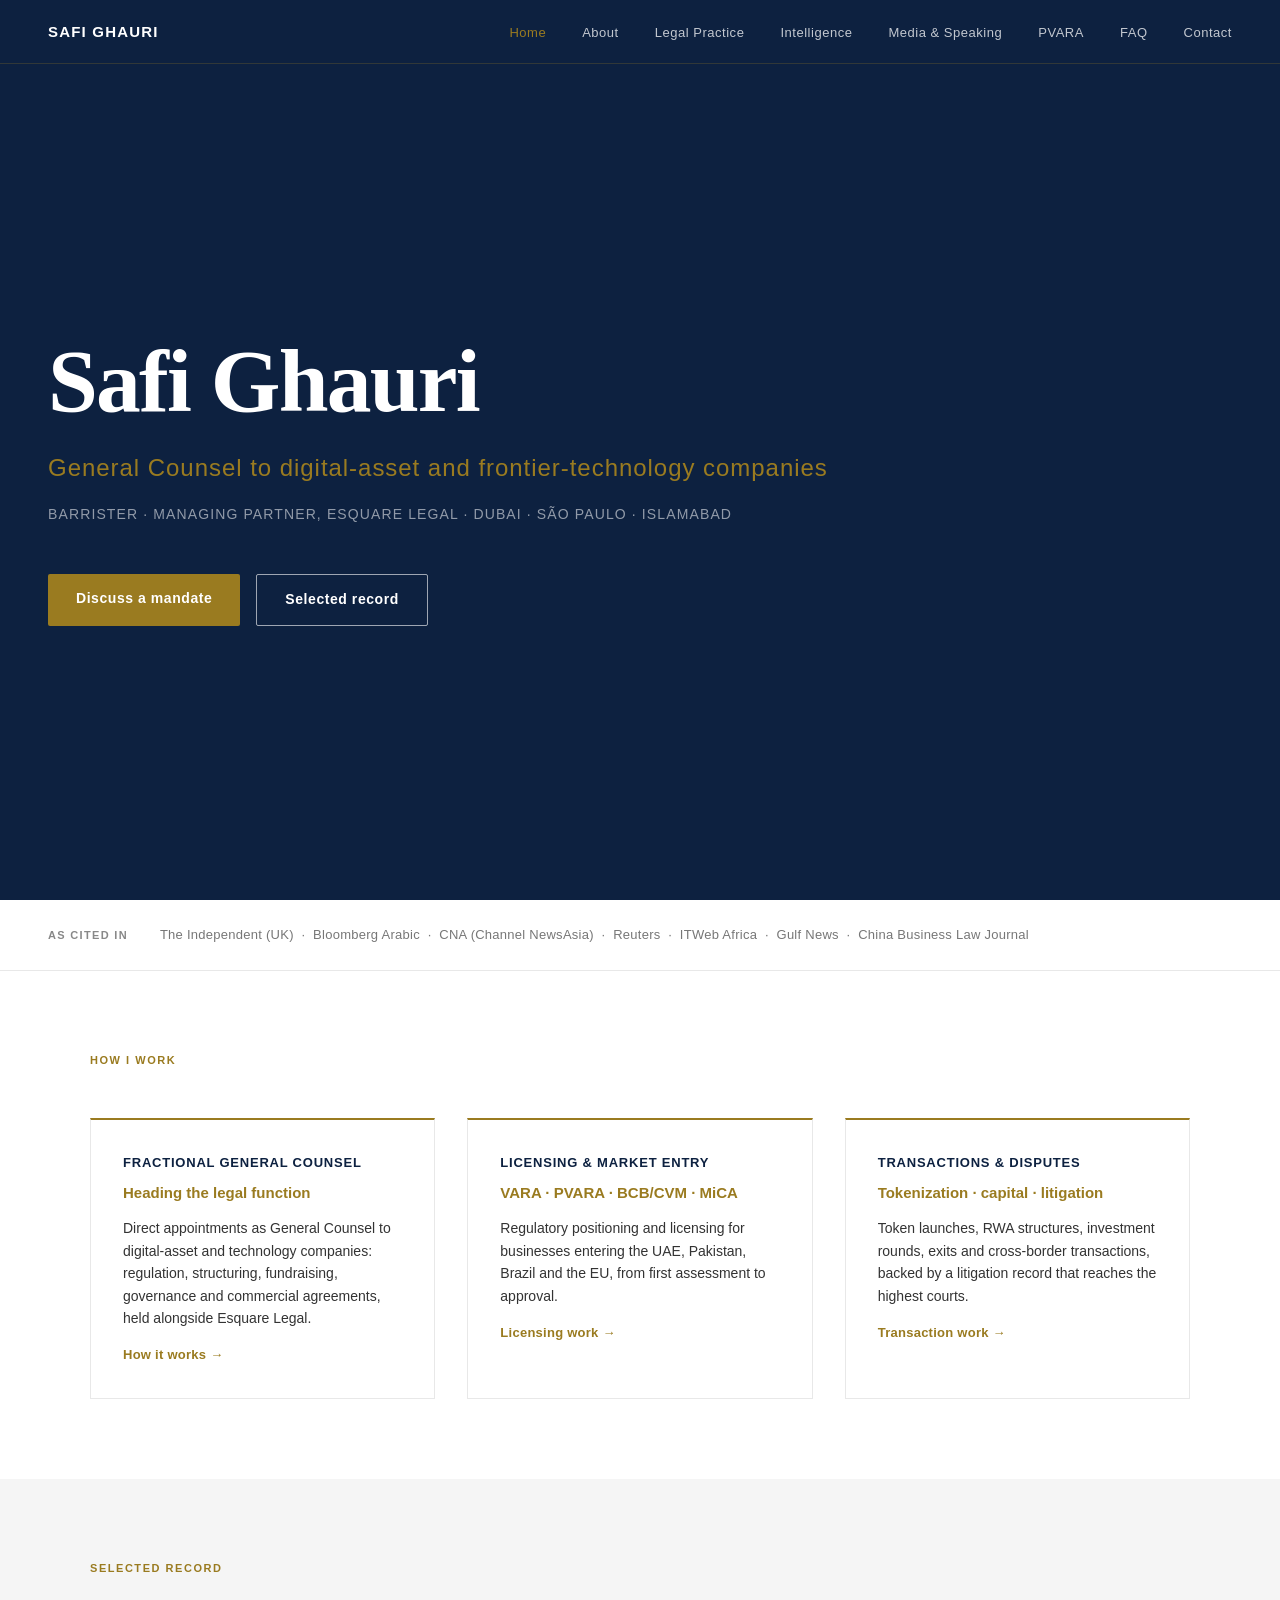
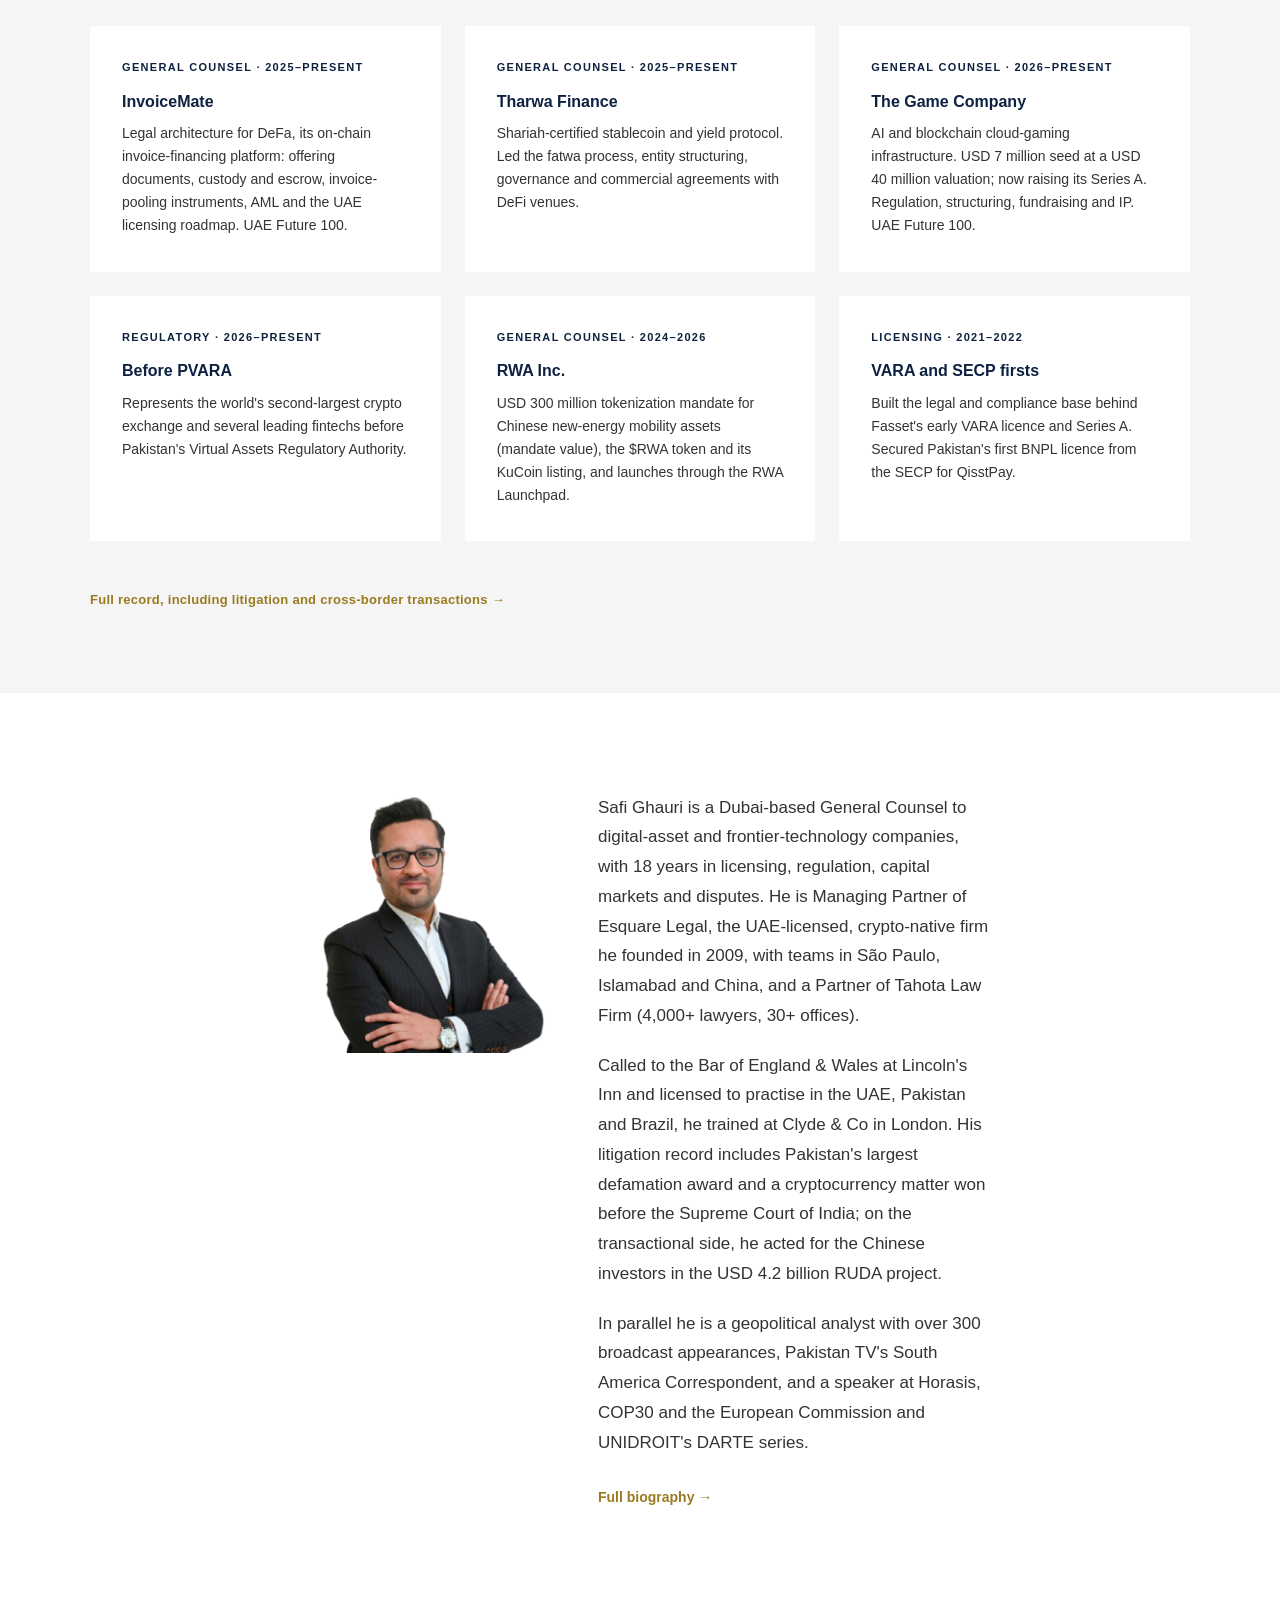
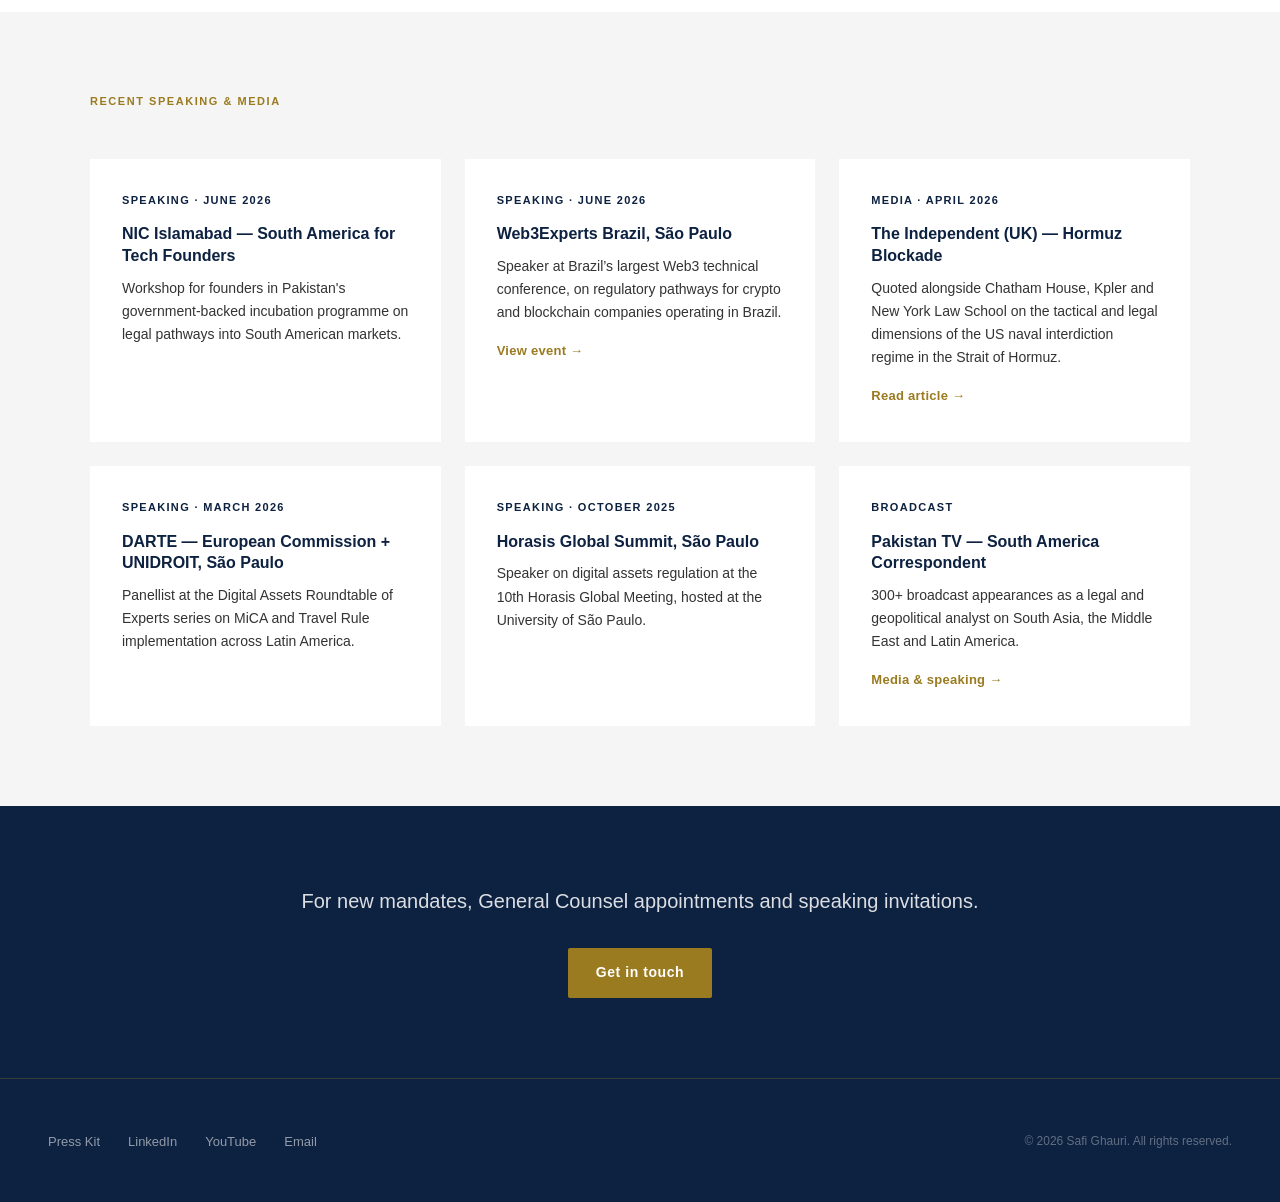
==== index.html @ 5d8007d3 "Reposition site around Dubai-based General Counsel practice; reconcile facts with CV - Homepage: GC-" ====
<!DOCTYPE html>
<html lang="en">
<head>
<meta charset="UTF-8">
<meta name="viewport" content="width=device-width, initial-scale=1.0">
<title>Safi Ghauri — General Counsel · Crypto Lawyer · Barrister | Dubai</title>
  <meta name="keywords" content="fractional general counsel, general counsel Dubai, crypto lawyer, Web3 lawyer, blockchain lawyer, VARA lawyer, MiCA lawyer, stablecoin lawyer, RWA lawyer, Dubai crypto lawyer, UAE crypto lawyer, Pakistan crypto lawyer, Brazil crypto lawyer, MENA crypto lawyer, cross-border crypto regulation, digital assets counsel, Safi Ghauri, Esquare Legal, Tahota Law Firm, barrister Lincoln's Inn, geopolitical analyst">
  <meta name="description" content="Safi Ghauri — Dubai-based General Counsel and crypto lawyer to digital-asset and frontier-technology companies. Barrister (Lincoln's Inn). Managing Partner, Esquare Legal. Partner, Tahota Law Firm. Cited by The Independent (UK), Bloomberg Arabic, CNA, Reuters.">
  <meta property="og:title" content="Safi Ghauri — General Counsel · Crypto Lawyer · Barrister">
  <meta property="og:description" content="Dubai-based General Counsel to digital-asset and frontier-technology companies: licensing, regulation, capital markets and disputes. Dubai · São Paulo · Islamabad.">
  <meta property="og:url" content="https://www.safighauri.com/">
  <meta property="og:type" content="website">
  <meta property="og:image" content="https://www.safighauri.com/headshot.png">
  <meta name="twitter:card" content="summary_large_image">
  <meta name="twitter:title" content="Safi Ghauri — General Counsel · Crypto Lawyer · Barrister">
  <meta name="twitter:description" content="Dubai-based General Counsel and crypto lawyer. VARA, PVARA, MiCA, stablecoins, RWA tokenization. UAE · Brazil · Pakistan · China.">
  <meta name="twitter:image" content="https://www.safighauri.com/headshot.png">
  <link rel="canonical" href="https://www.safighauri.com/">
  <link rel="alternate" href="https://www.wikidata.org/wiki/Q139568272">
<link rel="stylesheet" href="styles.css">
<script type="application/ld+json">
{
  "@context": "https://schema.org",
  "@type": "Person",
  "@id": "https://esquarelegal.com/founder/#person",
  "name": "Safi Ghauri",
  "alternateName": [
    "Safi Ullah Ghauri",
    "Safiullah Ghauri",
    "Barrister Safi Ullah Ghauri",
    "Barrister Safi Ghauri"
  ],
  "jobTitle": ["General Counsel", "Founder & Managing Partner, Esquare Legal"],
  "worksFor": {
    "@type": "Organization",
    "@id": "https://esquarelegal.com/#organization",
    "name": "Esquare Legal",
    "url": "https://esquarelegal.com/"
  },
  "affiliation": [
    {
      "@type": "Organization",
      "name": "Tahota Law Firm"
    }
  ],
  "alumniOf": [
    {
      "@type": "CollegeOrUniversity",
      "name": "University of London"
    },
    {
      "@type": "CollegeOrUniversity",
      "name": "City St George's, University of London"
    },
    {
      "@type": "Organization",
      "name": "The Honourable Society of Lincoln's Inn"
    }
  ],
  "address": {
    "@type": "PostalAddress",
    "addressLocality": "Dubai",
    "addressCountry": "AE"
  },
  "url": "https://www.safighauri.com/",
  "image": "https://www.safighauri.com/headshot.png",
  "email": "safighauri@esquarelegal.com",
  "knowsLanguage": ["English", "Urdu", "Punjabi", "Portuguese"],
  "description": "Dubai-based General Counsel to digital-asset and frontier-technology companies. Called to the Bar of England & Wales (Lincoln's Inn); licensed to practise in the UAE, Pakistan and Brazil. Managing Partner, Esquare Legal. Partner, Tahota Law Firm. 300+ broadcast appearances. Cited by The Independent UK, Bloomberg Arabic, CNA, Reuters.",
  "knowsAbout": [
    "Digital Asset Regulation",
    "Cross-Border Law",
    "Geopolitics",
    "Pakistan",
    "UAE",
    "Brazil",
    "China",
    "Fintech",
    "Crypto Law",
    "MiCA",
    "VARA",
    "CBDC",
    "Blockchain Arbitration",
    "Fractional General Counsel",
    "Real-World Asset Tokenization"
  ],
  "sameAs": [
    "https://www.linkedin.com/in/safi-ghauri",
    "https://x.com/safighauri",
    "https://www.youtube.com/@ghaurisafi",
    "https://www.instagram.com/safi.ghauri/",
    "https://medium.com/@Safi.Ullah.Ghauri",
    "https://www.wikidata.org/wiki/Q139568272",
    "https://esquarelegal.com/founder/",
    "https://www.crunchbase.com/person/safi-ghauri-0a7b",
    "https://www.brecorder.com/authors/102153/barrister-safi-ullah-ghauri",
    "https://thefridaytimes.com/contributor/safiullah-ghauri",
    "https://www.pakistangulfeconomist.com/author/barrister-safi-ullah-ghauri/"
  ]
}
</script>
  <!-- Google Analytics GA4 Code -->
<script async src="https://www.googletagmanager.com/gtag/js?id=G-TPERW6B13T"></script>
<script>
  window.dataLayer = window.dataLayer || [];
  function gtag(){dataLayer.push(arguments);}
  gtag('js', new Date());
  gtag('config', 'G-TPERW6B13T');
</script>
  <!-- JSON-LD Schema -->
</head>
<body>

<nav>
  <a href="index.html" class="nav-logo">Safi Ghauri</a>
  <ul class="nav-links">
    <li><a href="index.html" class="active">Home</a></li>
    <li><a href="about.html">About</a></li>
    <li><a href="practice.html">Legal Practice</a></li>
    <li><a href="intelligence.html">Intelligence</a></li>
    <li><a href="media-speaking.html">Media &amp; Speaking</a></li>
    <li><a href="pvara.html">PVARA</a></li>
    <li><a href="faq.html">FAQ</a></li><li><a href="contact.html">Contact</a></li>
  </ul>
  <button class="nav-hamburger" onclick="toggleMenu()" id="hamburger" aria-label="Menu">
    <span></span><span></span><span></span>
  </button>
</nav>
<div class="mobile-menu" id="mobileMenu">
  <a href="index.html" class="active">Home</a>
  <a href="about.html">About</a>
  <a href="practice.html">Legal Practice</a>
  <a href="intelligence.html">Intelligence</a>
  <a href="media-speaking.html">Media &amp; Speaking</a>
  <a href="pvara.html">PVARA</a>
  <a href="faq.html">FAQ</a>
  <a href="contact.html">Contact</a>
</div>
<script>
function toggleMenu() {
  document.getElementById('mobileMenu').classList.toggle('open');
  document.getElementById('hamburger').classList.toggle('open');
}
</script>

<!-- HERO -->
<section class="hero" style="padding-top:140px;">
  <div class="hero-content">
    <h1>Safi Ghauri</h1>
    <p class="hero-subtitle">General Counsel to digital-asset and frontier-technology companies</p>
    <p class="hero-location">Barrister · Managing Partner, Esquare Legal · Dubai · São Paulo · Islamabad</p>
    <div class="hero-btns">
      <a href="contact.html" class="btn btn-gold">Discuss a mandate</a>
      <a href="#record" class="btn btn-outline">Selected record</a>
    </div>
  </div>
</section>

<!-- MEDIA STRIP -->
<div class="media-strip">
  <span class="media-strip-label">As cited in</span>
  <span class="media-strip-pubs">The Independent (UK) &nbsp;·&nbsp; Bloomberg Arabic &nbsp;·&nbsp; CNA (Channel NewsAsia) &nbsp;·&nbsp; Reuters &nbsp;·&nbsp; ITWeb Africa &nbsp;·&nbsp; Gulf News &nbsp;·&nbsp; China Business Law Journal</span>
</div>

<!-- HOW I WORK -->
<section style="padding: 80px 48px;">
  <div class="section-inner">
    <p class="section-title">How I work</p>
    <div class="three-col">
      <div class="col-card">
        <div class="col-card-role">Fractional General Counsel</div>
        <div class="col-card-firm">Heading the legal function</div>
        <div class="col-card-desc">Direct appointments as General Counsel to digital-asset and technology companies: regulation, structuring, fundraising, governance and commercial agreements, held alongside Esquare Legal. <a href="practice.html#fractional-gc" class="card-link" style="display:block;">How it works →</a></div>
      </div>
      <div class="col-card">
        <div class="col-card-role">Licensing &amp; market entry</div>
        <div class="col-card-firm">VARA · PVARA · BCB/CVM · MiCA</div>
        <div class="col-card-desc">Regulatory positioning and licensing for businesses entering the UAE, Pakistan, Brazil and the EU, from first assessment to approval. <a href="practice.html#licensing" class="card-link" style="display:block;">Licensing work →</a></div>
      </div>
      <div class="col-card">
        <div class="col-card-role">Transactions &amp; disputes</div>
        <div class="col-card-firm">Tokenization · capital · litigation</div>
        <div class="col-card-desc">Token launches, RWA structures, investment rounds, exits and cross-border transactions, backed by a litigation record that reaches the highest courts. <a href="practice.html#transactions" class="card-link" style="display:block;">Transaction work →</a></div>
      </div>
    </div>
  </div>
</section>

<!-- SELECTED RECORD -->
<div class="cards-section" id="record">
  <div class="section-inner">
    <p class="section-title">Selected record</p>
    <div class="cards-grid">
      <div class="work-card">
        <div class="card-tag">General Counsel · 2025–present</div>
        <div class="card-title">InvoiceMate</div>
        <p class="card-desc">Legal architecture for DeFa, its on-chain invoice-financing platform: offering documents, custody and escrow, invoice-pooling instruments, AML and the UAE licensing roadmap. UAE Future 100.</p>
      </div>
      <div class="work-card">
        <div class="card-tag">General Counsel · 2025–present</div>
        <div class="card-title">Tharwa Finance</div>
        <p class="card-desc">Shariah-certified stablecoin and yield protocol. Led the fatwa process, entity structuring, governance and commercial agreements with DeFi venues.</p>
      </div>
      <div class="work-card">
        <div class="card-tag">General Counsel · 2026–present</div>
        <div class="card-title">The Game Company</div>
        <p class="card-desc">AI and blockchain cloud-gaming infrastructure. USD 7 million seed at a USD 40 million valuation; now raising its Series A. Regulation, structuring, fundraising and IP. UAE Future 100.</p>
      </div>
      <div class="work-card">
        <div class="card-tag">Regulatory · 2026–present</div>
        <div class="card-title">Before PVARA</div>
        <p class="card-desc">Represents the world's second-largest crypto exchange and several leading fintechs before Pakistan's Virtual Assets Regulatory Authority.</p>
      </div>
      <div class="work-card">
        <div class="card-tag">General Counsel · 2024–2026</div>
        <div class="card-title">RWA Inc.</div>
        <p class="card-desc">USD 300 million tokenization mandate for Chinese new-energy mobility assets (mandate value), the $RWA token and its KuCoin listing, and launches through the RWA Launchpad.</p>
      </div>
      <div class="work-card">
        <div class="card-tag">Licensing · 2021–2022</div>
        <div class="card-title">VARA and SECP firsts</div>
        <p class="card-desc">Built the legal and compliance base behind Fasset's early VARA licence and Series A. Secured Pakistan's first BNPL licence from the SECP for QisstPay.</p>
      </div>
    </div>
    <p style="margin-top:32px;"><a href="about.html#record" class="card-link">Full record, including litigation and cross-border transactions →</a></p>
  </div>
</div>

<!-- SHORT BIO -->
<div class="bio-section">
  <div class="bio-inner" style="display:flex;align-items:flex-start;gap:48px;flex-wrap:wrap;">
    <img src="/headshot.png"
         alt="Safi Ghauri, General Counsel and barrister"
         width="260" height="260"
         style="border-radius:8px;object-fit:cover;flex-shrink:0;width:min(260px,100%);"
         loading="lazy">
    <div style="flex:1 1 280px;min-width:0;">
    <p>Safi Ghauri is a Dubai-based General Counsel to digital-asset and frontier-technology companies, with 18 years in licensing, regulation, capital markets and disputes. He is Managing Partner of Esquare Legal, the UAE-licensed, crypto-native firm he founded in 2009, with teams in São Paulo, Islamabad and China, and a Partner of Tahota Law Firm (4,000+ lawyers, 30+ offices).</p>
    <p>Called to the Bar of England &amp; Wales at Lincoln's Inn and licensed to practise in the UAE, Pakistan and Brazil, he trained at Clyde &amp; Co in London. His litigation record includes Pakistan's largest defamation award and a cryptocurrency matter won before the Supreme Court of India; on the transactional side, he acted for the Chinese investors in the USD 4.2 billion RUDA project.</p>
    <p>In parallel he is a geopolitical analyst with over 300 broadcast appearances, Pakistan TV's South America Correspondent, and a speaker at Horasis, COP30 and the European Commission and UNIDROIT's DARTE series.</p>
    <p style="margin-bottom:0;"><a href="about.html" class="bio-link">Full biography →</a></p>
    </div>
  </div>
</div>

<!-- ANALYST & SPEAKING -->
<div class="cards-section">
  <div class="section-inner">
    <p class="section-title">Recent speaking &amp; media</p>
    <div class="cards-grid">
      <div class="work-card">
        <div class="card-tag">Speaking · June 2026</div>
        <div class="card-title">NIC Islamabad — South America for Tech Founders</div>
        <p class="card-desc">Workshop for founders in Pakistan's government-backed incubation programme on legal pathways into South American markets.</p>
      </div>
      <div class="work-card">
        <div class="card-tag">Speaking · June 2026</div>
        <div class="card-title">Web3Experts Brazil, São Paulo</div>
        <p class="card-desc">Speaker at Brazil’s largest Web3 technical conference, on regulatory pathways for crypto and blockchain companies operating in Brazil.</p>
        <a href="https://www.web3experts.com.br/" target="_blank" rel="noopener" class="card-link">View event →</a>
      </div>
      <div class="work-card">
        <div class="card-tag">Media · April 2026</div>
        <div class="card-title">The Independent (UK) — Hormuz Blockade</div>
        <p class="card-desc">Quoted alongside Chatham House, Kpler and New York Law School on the tactical and legal dimensions of the US naval interdiction regime in the Strait of Hormuz.</p>
        <a href="https://www.independent.co.uk/news/world/middle-east/strait-of-hormuz-blockade-trump-iran-us-oil-b2957912.html" target="_blank" rel="noopener" class="card-link">Read article →</a>
      </div>
      <div class="work-card">
        <div class="card-tag">Speaking · March 2026</div>
        <div class="card-title">DARTE — European Commission + UNIDROIT, São Paulo</div>
        <p class="card-desc">Panellist at the Digital Assets Roundtable of Experts series on MiCA and Travel Rule implementation across Latin America.</p>
      </div>
      <div class="work-card">
        <div class="card-tag">Speaking · October 2025</div>
        <div class="card-title">Horasis Global Summit, São Paulo</div>
        <p class="card-desc">Speaker on digital assets regulation at the 10th Horasis Global Meeting, hosted at the University of São Paulo.</p>
      </div>
      <div class="work-card">
        <div class="card-tag">Broadcast</div>
        <div class="card-title">Pakistan TV — South America Correspondent</div>
        <p class="card-desc">300+ broadcast appearances as a legal and geopolitical analyst on South Asia, the Middle East and Latin America.</p>
        <a href="media-speaking.html" class="card-link">Media &amp; speaking →</a>
      </div>
    </div>
  </div>
</div>

<!-- BOTTOM CTA -->
<div class="cta-strip">
  <div class="section-inner" style="text-align:center;">
    <p>For new mandates, General Counsel appointments and speaking invitations.</p>
    <a href="contact.html" class="btn btn-gold">Get in touch</a>
  </div>
</div>

<!-- FOOTER -->
<footer>
  <ul class="footer-links">
    <li><a href="press-kit.html">Press Kit</a></li>
    <li><a href="https://linkedin.com/in/safi-ghauri" target="_blank">LinkedIn</a></li>
    <li><a href="https://www.youtube.com/@ghaurisafi" target="_blank">YouTube</a></li>
    <li><a href="mailto:safighauri@esquarelegal.com">Email</a></li>
  </ul>
  <span class="footer-copy">© 2026 Safi Ghauri. All rights reserved.</span>
</footer>

</body>
</html>
---- styles.css ----
*, *::before, *::after { box-sizing: border-box; margin: 0; padding: 0; }

:root {
  --navy: #0D2140;
  --gold: #9A7B20;
  --gold-light: #B8952A;
  --white: #FFFFFF;
  --charcoal: #333333;
  --grey-bg: #F5F5F5;
  --grey-mid: #E8E8E8;
  --grey-text: #888888;
  --font: 'Inter', sans-serif;
  --font-display: 'Fraunces', serif;
}

html { scroll-behavior: smooth; }

body {
  font-family: var(--font);
  color: var(--charcoal);
  background: var(--white);
  line-height: 1.7;
  font-size: 16px;
  -webkit-font-smoothing: antialiased;
}

/* NAV */
nav {
  position: fixed;
  top: 0;
  left: 0;
  right: 0;
  z-index: 100;
  background: var(--navy);
  display: flex;
  align-items: center;
  justify-content: space-between;
  padding: 0 48px;
  height: 64px;
  border-bottom: 1px solid rgba(154,123,32,0.25);
}

.nav-logo {
  font-size: 15px;
  font-weight: 600;
  color: var(--white);
  letter-spacing: 0.08em;
  text-decoration: none;
  text-transform: uppercase;
}

.nav-links {
  display: flex;
  gap: 36px;
  list-style: none;
}

.nav-links a {
  font-size: 13px;
  font-weight: 500;
  color: rgba(255,255,255,0.75);
  text-decoration: none;
  letter-spacing: 0.04em;
  transition: color 0.2s;
}

.nav-links a:hover,
.nav-links a.active { color: var(--gold); }

/* BUTTONS */
.btn {
  display: inline-block;
  padding: 13px 28px;
  font-size: 14px;
  font-weight: 600;
  letter-spacing: 0.04em;
  text-decoration: none;
  border-radius: 2px;
  transition: all 0.2s;
  cursor: pointer;
  border: none;
}

.btn-gold {
  background: var(--gold);
  color: var(--white);
}
.btn-gold:hover { background: var(--gold-light); }

.btn-outline {
  background: transparent;
  color: var(--white);
  border: 1.5px solid rgba(255,255,255,0.6);
}
.btn-outline:hover { border-color: var(--white); color: var(--white); }

.btn-navy {
  background: var(--navy);
  color: var(--white);
}
.btn-navy:hover { background: #162d54; }

/* HERO */
.hero {
  background: var(--navy);
  min-height: 100vh;
  display: flex;
  flex-direction: column;
  justify-content: center;
  padding: 120px 48px 80px;
  position: relative;
}

.hero-content { max-width: 820px; }

.hero h1 {
  font-size: clamp(56px, 7vw, 96px);
  font-weight: 600;
  font-family: var(--font-display);
  color: var(--white);
  letter-spacing: -0.02em;
  line-height: 1.05;
  margin-bottom: 20px;
}

.hero-subtitle {
  font-size: clamp(18px, 2.2vw, 24px);
  font-weight: 400;
  color: var(--gold);
  letter-spacing: 0.04em;
  margin-bottom: 14px;
}

.hero-location {
  font-size: 14px;
  color: rgba(255,255,255,0.55);
  letter-spacing: 0.08em;
  margin-bottom: 48px;
  text-transform: uppercase;
}

.hero-btns { display: flex; gap: 16px; flex-wrap: wrap; }

/* MEDIA STRIP */
.media-strip {
  background: var(--white);
  padding: 24px 48px;
  border-bottom: 1px solid var(--grey-mid);
  display: flex;
  align-items: center;
  gap: 32px;
  flex-wrap: wrap;
}

.media-strip-label {
  font-size: 11px;
  font-weight: 600;
  color: var(--grey-text);
  letter-spacing: 0.12em;
  text-transform: uppercase;
  white-space: nowrap;
}

.media-strip-pubs {
  font-size: 13px;
  color: #777;
  letter-spacing: 0.02em;
}

/* SECTIONS */
section { padding: 100px 48px; }

.section-inner { max-width: 1100px; margin: 0 auto; }

.section-title {
  font-size: 11px;
  font-weight: 600;
  letter-spacing: 0.14em;
  text-transform: uppercase;
  color: var(--gold);
  margin-bottom: 48px;
}

/* THREE COLUMNS */
.three-col {
  display: grid;
  grid-template-columns: repeat(3, 1fr);
  gap: 32px;
}

.col-card {
  padding: 32px;
  border: 1px solid var(--grey-mid);
  border-top: 2px solid var(--gold);
}

.col-card-role {
  font-size: 13px;
  font-weight: 700;
  color: var(--navy);
  text-transform: uppercase;
  letter-spacing: 0.06em;
  margin-bottom: 6px;
}

.col-card-firm {
  font-size: 15px;
  font-weight: 600;
  color: var(--gold);
  margin-bottom: 12px;
}

.col-card-desc {
  font-size: 14px;
  color: var(--charcoal);
  line-height: 1.6;
}

/* ANCHOR STATEMENT */
.anchor-section {
  padding: 80px 48px;
  text-align: center;
}

.anchor-statement {
  font-size: clamp(22px, 2.8vw, 32px);
  font-weight: 400;
  color: var(--navy);
  line-height: 1.4;
  max-width: 800px;
  margin: 0 auto;
  letter-spacing: -0.01em;
}

/* WORK CARDS */
.cards-section {
  background: var(--grey-bg);
  padding: 80px 48px;
}

.cards-grid {
  display: grid;
  grid-template-columns: repeat(3, 1fr);
  gap: 24px;
}

.work-card {
  background: var(--white);
  padding: 32px;
  border-bottom: 2px solid transparent;
  transition: border-color 0.2s, box-shadow 0.2s;
}

.work-card:hover {
  border-bottom-color: var(--gold);
  box-shadow: 0 4px 20px rgba(0,0,0,0.07);
}

.card-tag {
  font-size: 11px;
  font-weight: 600;
  color: var(--navy);
  letter-spacing: 0.12em;
  text-transform: uppercase;
  margin-bottom: 14px;
}

.card-title {
  font-size: 16px;
  font-weight: 700;
  color: var(--navy);
  margin-bottom: 10px;
  line-height: 1.35;
}

.card-desc {
  font-size: 14px;
  color: var(--charcoal);
  line-height: 1.65;
}

.card-link {
  display: inline-block;
  margin-top: 16px;
  font-size: 13px;
  font-weight: 600;
  color: var(--gold);
  text-decoration: none;
  letter-spacing: 0.02em;
}

.card-link:hover { color: var(--gold-light); }

/* SHORT BIO */
.bio-section {
  padding: 100px 48px;
  text-align: center;
}

.bio-inner {
  max-width: 700px;
  margin: 0 auto;
}

.bio-inner p {
  font-size: 17px;
  line-height: 1.75;
  color: var(--charcoal);
  margin-bottom: 20px;
  text-align: left;
  text-wrap: pretty;
}

.bio-link {
  display: inline-flex;
  align-items: center;
  gap: 6px;
  font-size: 14px;
  font-weight: 600;
  color: var(--gold);
  text-decoration: none;
  margin-top: 8px;
}

.bio-link:hover { color: var(--gold-light); }

/* CTA STRIP */
.cta-strip {
  background: var(--navy);
  padding: 80px 48px;
  text-align: center;
}

.cta-strip p {
  font-size: 20px;
  color: rgba(255,255,255,0.85);
  margin-bottom: 32px;
  line-height: 1.5;
}

/* PULL QUOTES */
.pull-quote {
  border-left: 3px solid var(--gold);
  padding: 20px 32px;
  margin: 48px auto;
  max-width: 700px;
}

.pull-quote p {
  font-size: clamp(20px, 2.2vw, 26px) !important;
  font-weight: 300 !important;
  font-style: italic;
  color: var(--navy) !important;
  line-height: 1.4 !important;
  margin: 0 !important;
}

/* PAGE HEADERS */
.page-header {
  background: var(--navy);
  padding: 140px 48px 80px;
}

.page-header h1 {
  font-size: clamp(40px, 5vw, 68px);
  font-weight: 700;
  color: var(--white);
  letter-spacing: -0.02em;
  margin-bottom: 24px;
  line-height: 1.1;
}

.page-header p {
  font-size: 18px;
  color: rgba(255,255,255,0.7);
  max-width: 640px;
  line-height: 1.65;
}

/* LONG FORM TEXT */
.long-form {
  max-width: 720px;
  margin: 0 auto;
}

.long-form h2 {
  font-size: 22px;
  font-weight: 500;
  font-family: var(--font-display);
  color: var(--navy);
  margin: 52px 0 16px;
  letter-spacing: -0.01em;
}

.long-form p {
  font-size: 17px;
  line-height: 1.75;
  color: var(--charcoal);
  margin-bottom: 20px;
  text-wrap: pretty;
}

/* CREDENTIALS PANEL */
.credentials-panel {
  border-left: 3px solid var(--gold);
  padding: 28px 32px;
  background: var(--grey-bg);
}

.credentials-panel h3 {
  font-size: 11px;
  font-weight: 700;
  letter-spacing: 0.12em;
  text-transform: uppercase;
  color: var(--gold);
  margin-bottom: 20px;
}

.cred-row {
  display: grid;
  grid-template-columns: 1fr 1fr;
  gap: 12px 24px;
  margin-bottom: 8px;
}

.cred-label {
  font-size: 12px;
  font-weight: 600;
  color: var(--navy);
  text-transform: uppercase;
  letter-spacing: 0.06em;
}

.cred-value {
  font-size: 13px;
  color: var(--charcoal);
  line-height: 1.5;
}

/* TABLES */
.styled-table {
  width: 100%;
  border-collapse: collapse;
  font-size: 14px;
}

.styled-table th {
  text-align: left;
  padding: 12px 16px;
  background: var(--navy);
  color: var(--white);
  font-size: 11px;
  font-weight: 600;
  letter-spacing: 0.1em;
  text-transform: uppercase;
}

.styled-table td {
  padding: 14px 16px;
  border-bottom: 1px solid var(--grey-mid);
  vertical-align: top;
  line-height: 1.5;
}

.styled-table tr:last-child td { border-bottom: none; }
.styled-table tr:nth-child(even) td { background: var(--grey-bg); }

/* EXPANDABLE CARDS */
.expand-card {
  background: var(--white);
  border: 1px solid var(--grey-mid);
  border-top: 2px solid var(--gold);
  margin-bottom: 0;
  overflow: hidden;
  transition: box-shadow 0.2s;
}

.expand-card:hover { box-shadow: 0 4px 20px rgba(0,0,0,0.08); }

.expand-header {
  padding: 28px 32px;
  cursor: pointer;
  display: flex;
  justify-content: space-between;
  align-items: flex-start;
  gap: 20px;
}

.expand-title {
  font-size: 17px;
  font-weight: 700;
  color: var(--navy);
  margin-bottom: 6px;
}

.expand-preview {
  font-size: 14px;
  color: var(--grey-text);
  line-height: 1.5;
}

.expand-icon {
  font-size: 20px;
  color: var(--gold);
  flex-shrink: 0;
  transition: transform 0.2s;
  line-height: 1;
  margin-top: 4px;
}

.expand-card.open .expand-icon { transform: rotate(45deg); }

.expand-body {
  display: none;
  padding: 0 32px 28px;
  font-size: 15px;
  line-height: 1.7;
  color: var(--charcoal);
  border-top: 1px solid var(--grey-mid);
}

.expand-card.open .expand-body { display: block; }

/* COPY BUTTON */
.copy-btn {
  display: inline-flex;
  align-items: center;
  gap: 6px;
  padding: 8px 16px;
  font-size: 12px;
  font-weight: 600;
  letter-spacing: 0.06em;
  text-transform: uppercase;
  color: var(--navy);
  background: var(--grey-bg);
  border: 1px solid var(--grey-mid);
  border-radius: 2px;
  cursor: pointer;
  transition: all 0.2s;
}

.copy-btn:hover { background: var(--navy); color: var(--white); }
.copy-btn.copied { background: var(--navy); color: var(--white); }

/* BIO BLOCK */
.bio-block {
  background: var(--grey-bg);
  padding: 28px 32px;
  margin-bottom: 24px;
}

.bio-block-label {
  font-size: 11px;
  font-weight: 700;
  letter-spacing: 0.12em;
  text-transform: uppercase;
  color: var(--gold);
  margin-bottom: 14px;
}

.bio-block p {
  font-size: 15px;
  line-height: 1.7;
  color: var(--charcoal);
  margin-bottom: 16px;
}

/* FOOTER */
footer {
  background: var(--navy);
  padding: 48px;
  display: flex;
  justify-content: space-between;
  align-items: center;
  flex-wrap: wrap;
  gap: 24px;
  border-top: 1px solid rgba(154,123,32,0.3);
}

.footer-links {
  display: flex;
  gap: 28px;
  list-style: none;
  flex-wrap: wrap;
}

.footer-links a {
  font-size: 13px;
  color: rgba(255,255,255,0.55);
  text-decoration: none;
  transition: color 0.2s;
}

.footer-links a:hover { color: var(--gold); }

.footer-copy {
  font-size: 12px;
  color: rgba(255,255,255,0.35);
}

/* DIVIDER */
.divider {
  border: none;
  border-top: 1px solid var(--grey-mid);
  margin: 48px 0;
}

/* CONTACT TABLE */
.contact-table {
  width: 100%;
  border-collapse: collapse;
}

.contact-table td {
  padding: 20px 0;
  border-bottom: 1px solid var(--grey-mid);
  font-size: 16px;
  vertical-align: top;
}

.contact-table td:first-child {
  font-size: 12px;
  font-weight: 600;
  letter-spacing: 0.1em;
  text-transform: uppercase;
  color: var(--grey-text);
  width: 200px;
  padding-right: 32px;
}

.contact-table a {
  color: var(--navy);
  text-decoration: none;
  font-weight: 500;
}

.contact-table a:hover { color: var(--gold); }

/* OPENING STATEMENT (Intelligence) */
.opening-statement {
  background: var(--navy);
  padding: 100px 48px;
  text-align: center;
}

.opening-statement p {
  font-size: clamp(20px, 2.5vw, 28px);
  font-weight: 300;
  color: var(--white);
  line-height: 1.55;
  max-width: 760px;
  margin: 0 auto;
  letter-spacing: -0.01em;
}

.opening-statement p + p {
  margin-top: 24px;
  font-size: clamp(15px, 1.6vw, 17px);
  color: rgba(255,255,255,0.65);
  font-weight: 400;
}

/* CITATION BLOCK */
.citation-block {
  border-left: 2px solid var(--grey-mid);
  padding: 16px 24px;
  margin-bottom: 24px;
}

.citation-pub {
  font-size: 11px;
  font-weight: 700;
  letter-spacing: 0.12em;
  text-transform: uppercase;
  color: var(--navy);
  margin-bottom: 6px;
}

.citation-text {
  font-size: 15px;
  color: var(--charcoal);
  line-height: 1.6;
  margin-bottom: 8px;
}

.citation-link {
  font-size: 13px;
  color: var(--gold);
  text-decoration: none;
  font-weight: 500;
}

.citation-link:hover { text-decoration: underline; }

/* PHOTO */
.photo-full {
  width: 100%;
  height: 480px;
  object-fit: cover;
  display: block;
}

.photo-speaking {
  width: 100%;
  height: 420px;
  object-fit: cover;
  object-position: center top;
  display: block;
}

/* PRESS KIT FACTS */
.facts-table {
  width: 100%;
  border-collapse: collapse;
}

.facts-table tr { border-bottom: 1px solid var(--grey-mid); }
.facts-table tr:last-child { border-bottom: none; }

.facts-table td {
  padding: 16px 0;
  font-size: 15px;
  vertical-align: top;
}

.facts-table td:first-child {
  font-size: 12px;
  font-weight: 700;
  letter-spacing: 0.08em;
  text-transform: uppercase;
  color: var(--grey-text);
  width: 200px;
  padding-right: 32px;
}

.facts-table td:last-child { color: var(--charcoal); }

.error-note {
  background: #fff8f0;
  border: 1px solid #f0d080;
  padding: 12px 20px;
  font-size: 13px;
  color: #8a6000;
  margin-top: 8px;
  line-height: 1.5;
}

/* HAMBURGER */
.nav-hamburger {
  display: none;
  background: none;
  border: none;
  cursor: pointer;
  padding: 4px;
  z-index: 200;
}

.nav-hamburger span {
  display: block;
  width: 22px;
  height: 2px;
  background: var(--white);
  margin: 5px 0;
  transition: all 0.25s;
}

.nav-hamburger.open span:nth-child(1) { transform: translateY(7px) rotate(45deg); }
.nav-hamburger.open span:nth-child(2) { opacity: 0; }
.nav-hamburger.open span:nth-child(3) { transform: translateY(-7px) rotate(-45deg); }

/* MOBILE MENU OVERLAY */
.mobile-menu {
  display: none;
  position: fixed;
  top: 64px;
  left: 0;
  right: 0;
  bottom: 0;
  background: var(--navy);
  z-index: 99;
  flex-direction: column;
  padding: 40px 32px;
  border-top: 1px solid rgba(154,123,32,0.3);
}

.mobile-menu.open { display: flex; }

.mobile-menu a {
  font-size: 22px;
  font-weight: 600;
  color: rgba(255,255,255,0.85);
  text-decoration: none;
  padding: 18px 0;
  border-bottom: 1px solid rgba(255,255,255,0.08);
  letter-spacing: 0.02em;
  transition: color 0.2s;
}

.mobile-menu a:hover,
.mobile-menu a.active { color: var(--gold); }

/* ABOUT LAYOUT */
.about-layout {
  display: grid;
  grid-template-columns: 1fr 340px;
  gap: 80px;
  align-items: start;
  max-width: 1100px;
  margin: 0 auto;
}

.about-sidebar {
  position: sticky;
  top: 96px;
}

/* WRITING CARDS */
.writing-cards {
  display: grid;
  grid-template-columns: repeat(3, 1fr);
  gap: 24px;
}

.writing-card {
  padding: 28px;
  border: 1px solid var(--grey-mid);
  border-top: 2px solid var(--gold);
}

.writing-card-label {
  font-size: 11px;
  font-weight: 700;
  letter-spacing: 0.12em;
  text-transform: uppercase;
  color: var(--gold);
  margin-bottom: 10px;
}

.writing-card-title {
  font-size: 16px;
  font-weight: 700;
  color: var(--navy);
  margin-bottom: 10px;
  line-height: 1.35;
}

.writing-card-desc {
  font-size: 14px;
  color: var(--charcoal);
  line-height: 1.6;
  margin-bottom: 16px;
}

.writing-card-link {
  font-size: 13px;
  font-weight: 600;
  color: var(--gold);
  text-decoration: none;
}

.writing-card-link:hover { color: var(--gold-light); }

/* TOPIC CARDS */
.topic-card {
  padding: 32px;
  border-left: 3px solid var(--gold);
  margin-bottom: 24px;
  background: var(--grey-bg);
}

.topic-title {
  font-size: 17px;
  font-weight: 700;
  color: var(--navy);
  margin-bottom: 10px;
}

.topic-desc {
  font-size: 15px;
  color: var(--charcoal);
  line-height: 1.65;
}

/* RESPONSIVE */
@media (max-width: 900px) {
  nav { padding: 0 24px; }
  .nav-links { display: none; }
  .nav-hamburger { display: block; }
  section { padding: 64px 24px; }
  .hero { padding: 100px 24px 64px; }
  .three-col { grid-template-columns: 1fr; }
  .cards-grid { grid-template-columns: 1fr; }
  .about-layout { grid-template-columns: 1fr; }
  .about-sidebar { position: static; }
  .writing-cards { grid-template-columns: 1fr; }
  .media-strip { padding: 20px 24px; }
  .page-header { padding: 100px 24px 60px; }
  .cta-strip { padding: 60px 24px; }
  footer { padding: 32px 24px; }
  .anchor-section { padding: 60px 24px; }
  .cards-section { padding: 60px 24px; }
  .bio-section { padding: 64px 24px; }
  .opening-statement { padding: 64px 24px; }
  .subnav { padding: 0 16px; }
  .cred-row { grid-template-columns: 1fr; }
  .practice-grid { grid-template-columns: 1fr !important; }
  .pull-quote { padding: 16px 20px; }
}

/* Contact table: stack label above value on narrow screens */
@media (max-width: 600px) {
  .contact-table td { display: block; width: 100%; }
  .contact-table td:first-child { width: 100%; padding: 20px 0 6px; border-bottom: none; }
  .contact-table td:last-child { padding-top: 0; }
}

/* Narrow screens: keep two-column tables inside the viewport */
@media (max-width: 600px) {
  .styled-table { table-layout: fixed; }
  .styled-table th, .styled-table td { padding: 12px 10px; overflow-wrap: anywhere; }
}
@media (max-width: 600px) {
  .bio-section { padding: 64px 16px; }
  .bio-inner { flex-direction: column; align-items: center !important; }
}
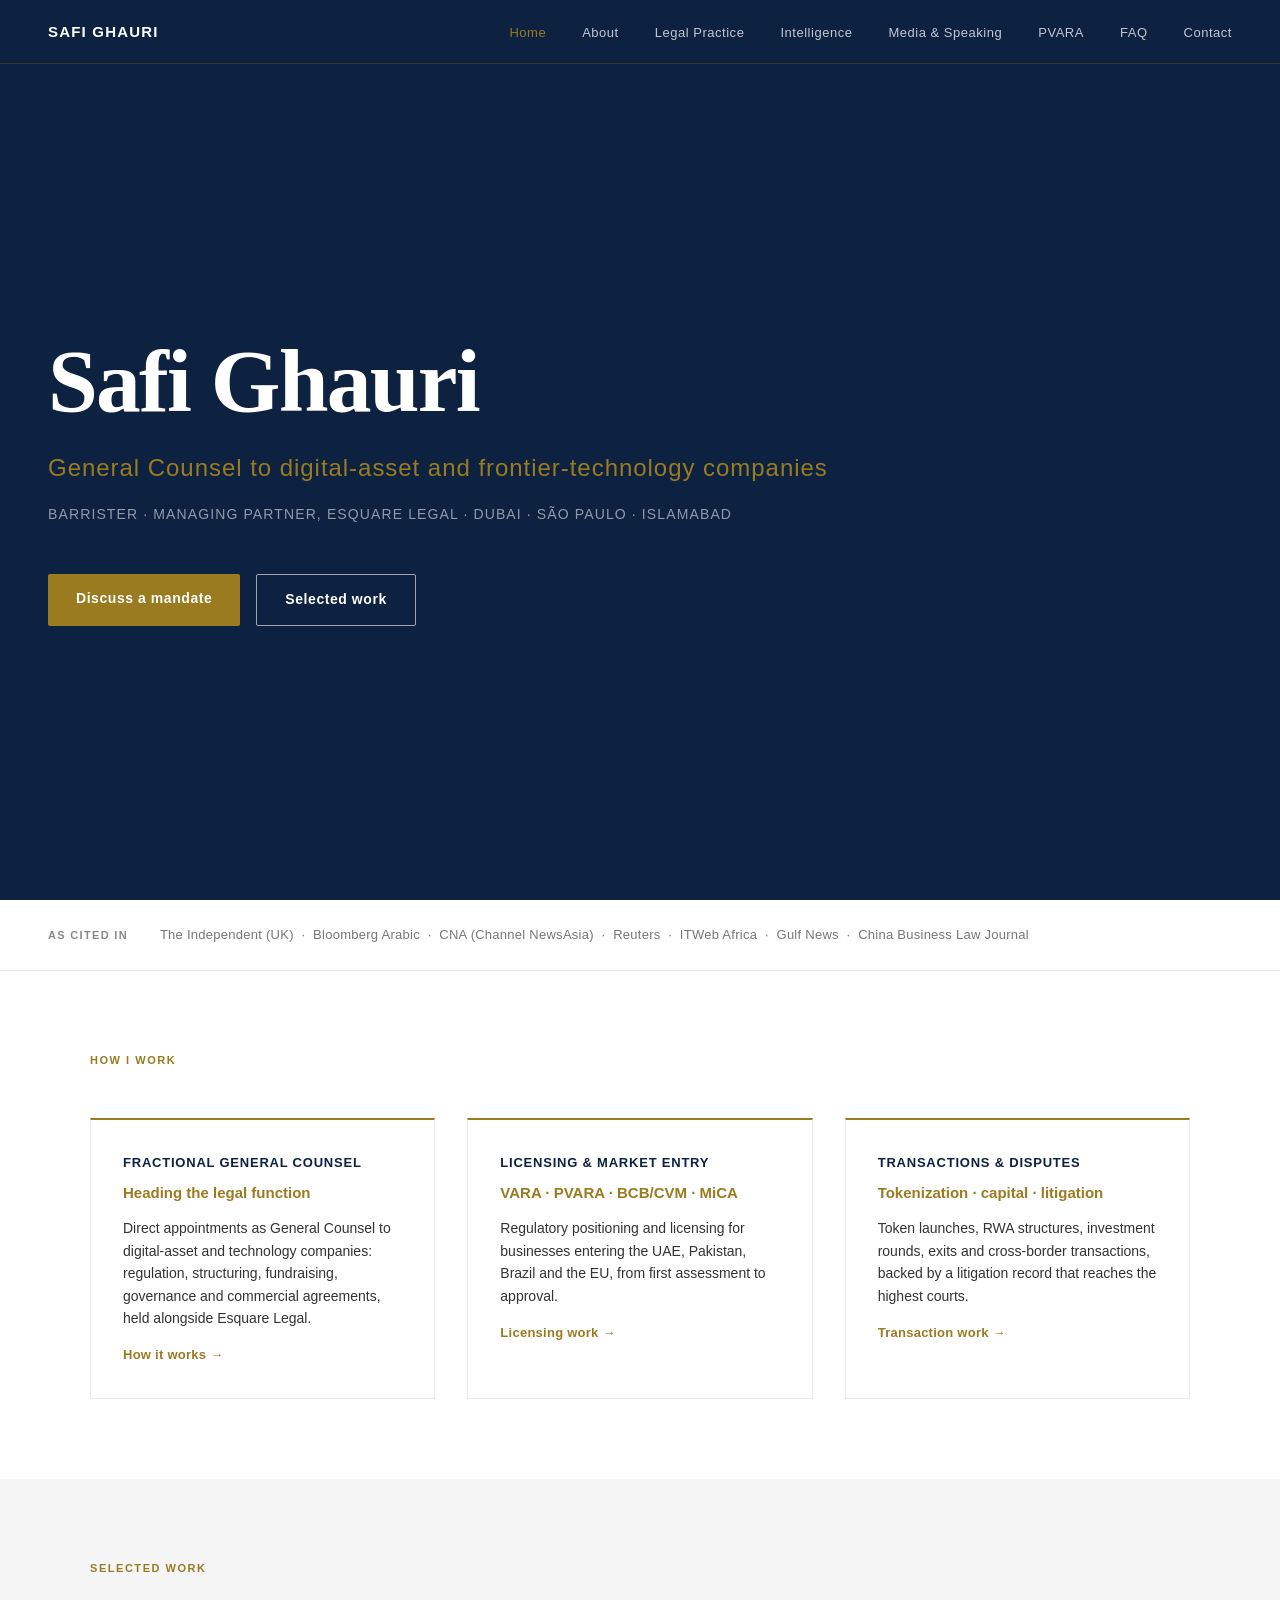
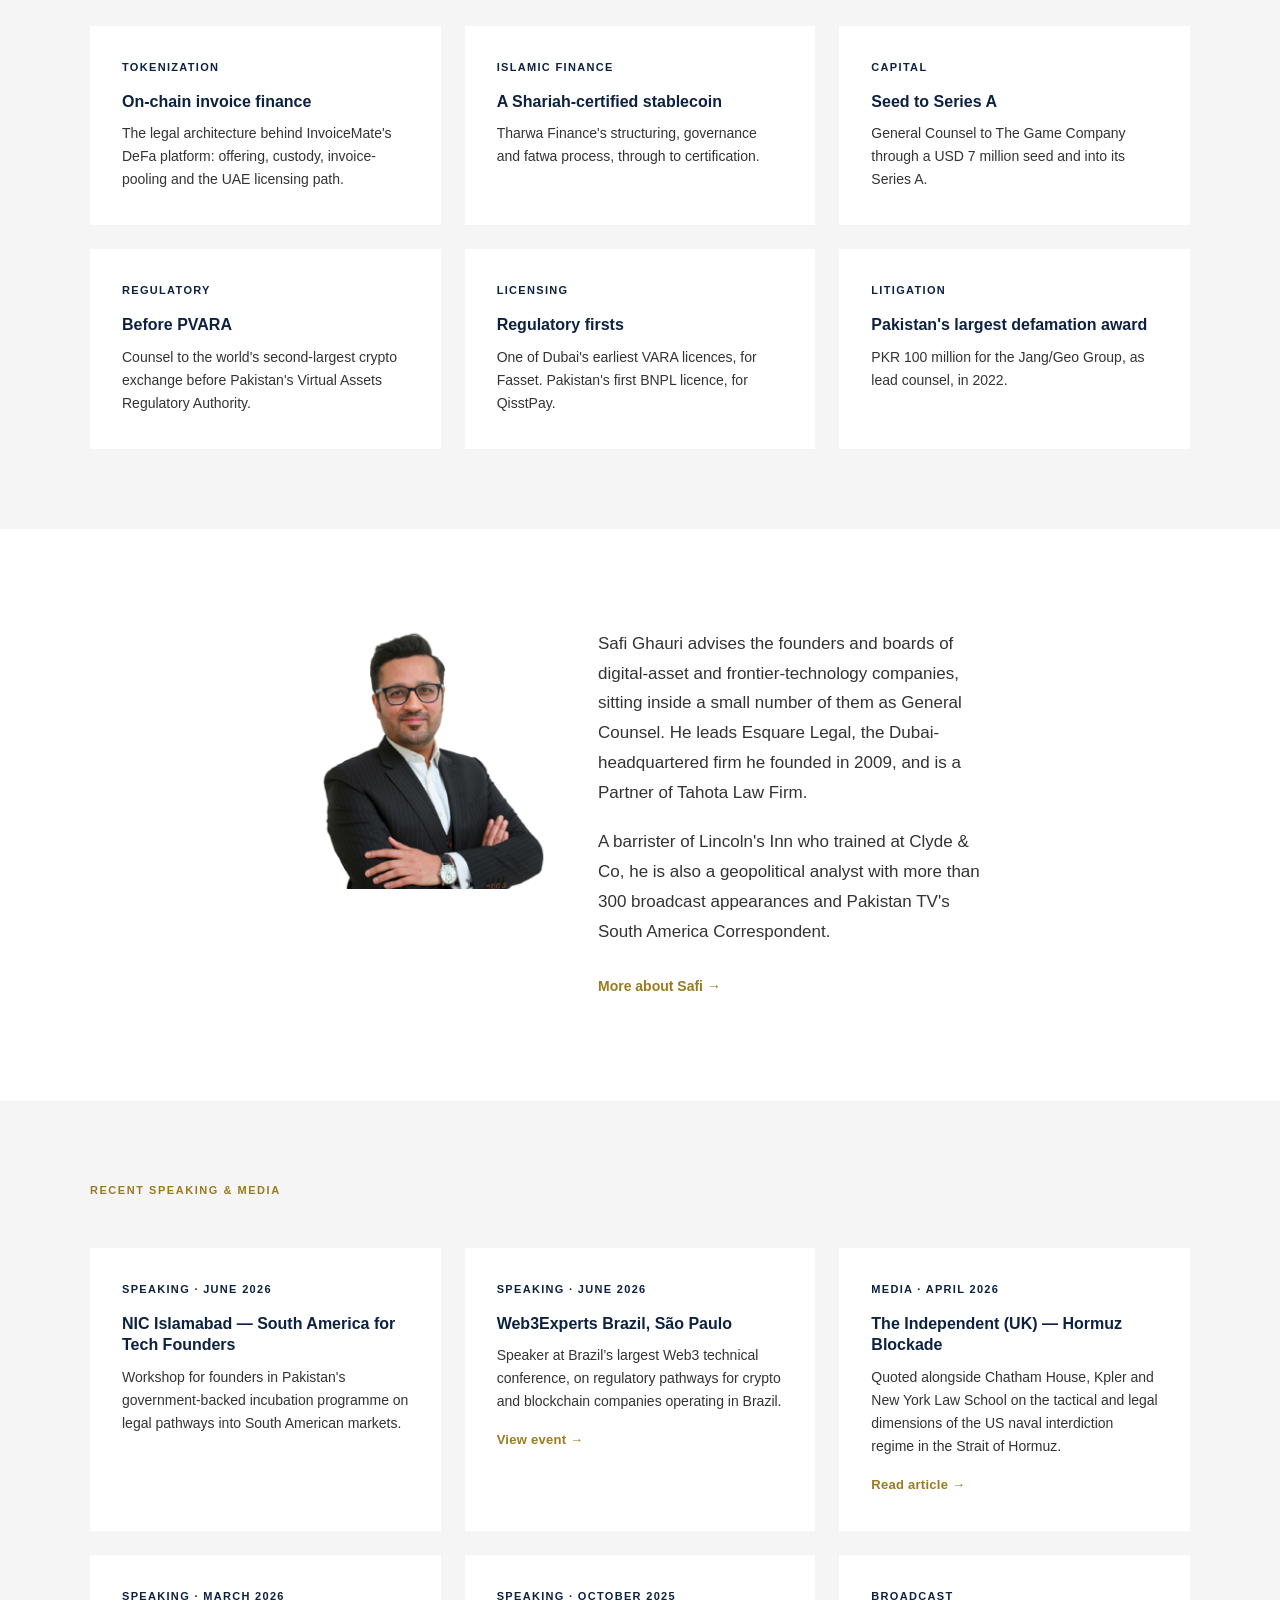
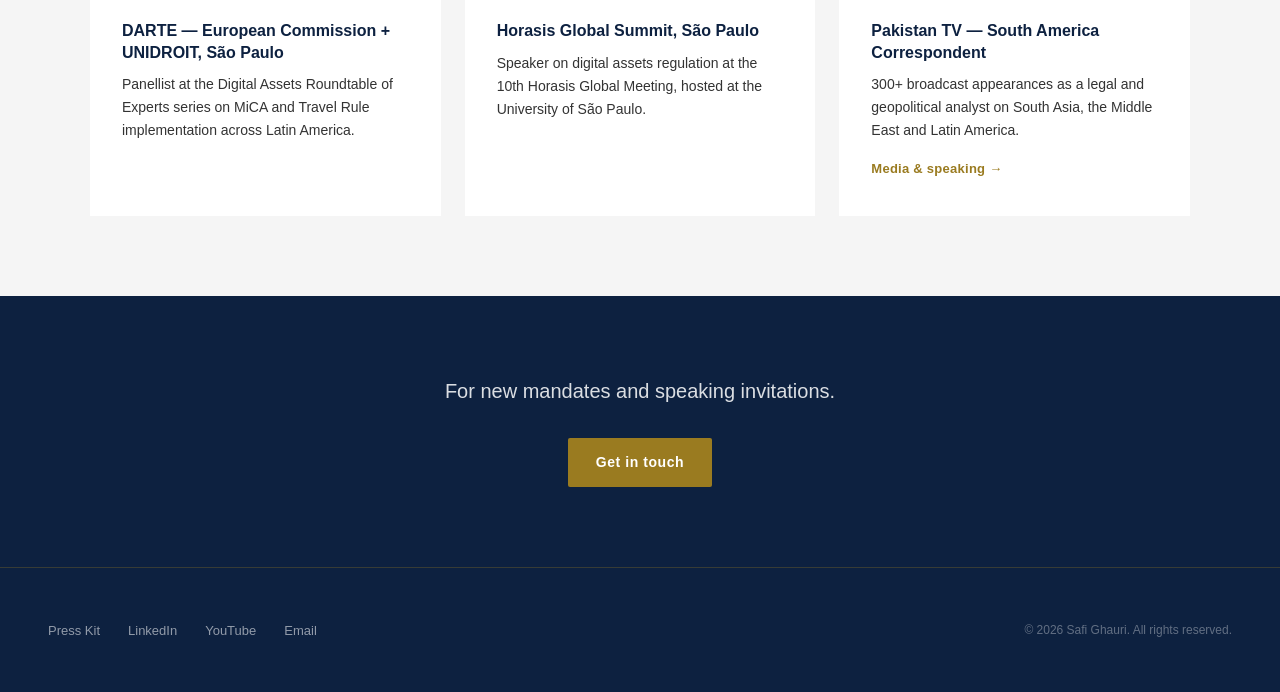
==== commit 17093a3c: "Recast site from CV listing to narrative positioning - About: narrative of practice, approach and th" ====
--- a/index.html
+++ b/index.html
@@ -112,9 +112,9 @@
 <body>
 
 <nav>
-  <a href="index.html" class="nav-logo">Safi Ghauri</a>
+  <a href="/" class="nav-logo">Safi Ghauri</a>
   <ul class="nav-links">
-    <li><a href="index.html" class="active">Home</a></li>
+    <li><a href="/" class="active">Home</a></li>
     <li><a href="about.html">About</a></li>
     <li><a href="practice.html">Legal Practice</a></li>
     <li><a href="intelligence.html">Intelligence</a></li>
@@ -127,7 +127,7 @@
   </button>
 </nav>
 <div class="mobile-menu" id="mobileMenu">
-  <a href="index.html" class="active">Home</a>
+  <a href="/" class="active">Home</a>
   <a href="about.html">About</a>
   <a href="practice.html">Legal Practice</a>
   <a href="intelligence.html">Intelligence</a>
@@ -151,7 +151,7 @@
     <p class="hero-location">Barrister · Managing Partner, Esquare Legal · Dubai · São Paulo · Islamabad</p>
     <div class="hero-btns">
       <a href="contact.html" class="btn btn-gold">Discuss a mandate</a>
-      <a href="#record" class="btn btn-outline">Selected record</a>
+      <a href="#record" class="btn btn-outline">Selected work</a>
     </div>
   </div>
 </section>
@@ -186,43 +186,42 @@
   </div>
 </section>
 
-<!-- SELECTED RECORD -->
+<!-- SELECTED WORK -->
 <div class="cards-section" id="record">
   <div class="section-inner">
-    <p class="section-title">Selected record</p>
+    <p class="section-title">Selected work</p>
     <div class="cards-grid">
       <div class="work-card">
-        <div class="card-tag">General Counsel · 2025–present</div>
-        <div class="card-title">InvoiceMate</div>
-        <p class="card-desc">Legal architecture for DeFa, its on-chain invoice-financing platform: offering documents, custody and escrow, invoice-pooling instruments, AML and the UAE licensing roadmap. UAE Future 100.</p>
-      </div>
-      <div class="work-card">
-        <div class="card-tag">General Counsel · 2025–present</div>
-        <div class="card-title">Tharwa Finance</div>
-        <p class="card-desc">Shariah-certified stablecoin and yield protocol. Led the fatwa process, entity structuring, governance and commercial agreements with DeFi venues.</p>
-      </div>
-      <div class="work-card">
-        <div class="card-tag">General Counsel · 2026–present</div>
-        <div class="card-title">The Game Company</div>
-        <p class="card-desc">AI and blockchain cloud-gaming infrastructure. USD 7 million seed at a USD 40 million valuation; now raising its Series A. Regulation, structuring, fundraising and IP. UAE Future 100.</p>
-      </div>
-      <div class="work-card">
-        <div class="card-tag">Regulatory · 2026–present</div>
+        <div class="card-tag">Tokenization</div>
+        <div class="card-title">On-chain invoice finance</div>
+        <p class="card-desc">The legal architecture behind InvoiceMate's DeFa platform: offering, custody, invoice-pooling and the UAE licensing path.</p>
+      </div>
+      <div class="work-card">
+        <div class="card-tag">Islamic finance</div>
+        <div class="card-title">A Shariah-certified stablecoin</div>
+        <p class="card-desc">Tharwa Finance's structuring, governance and fatwa process, through to certification.</p>
+      </div>
+      <div class="work-card">
+        <div class="card-tag">Capital</div>
+        <div class="card-title">Seed to Series A</div>
+        <p class="card-desc">General Counsel to The Game Company through a USD 7 million seed and into its Series A.</p>
+      </div>
+      <div class="work-card">
+        <div class="card-tag">Regulatory</div>
         <div class="card-title">Before PVARA</div>
-        <p class="card-desc">Represents the world's second-largest crypto exchange and several leading fintechs before Pakistan's Virtual Assets Regulatory Authority.</p>
-      </div>
-      <div class="work-card">
-        <div class="card-tag">General Counsel · 2024–2026</div>
-        <div class="card-title">RWA Inc.</div>
-        <p class="card-desc">USD 300 million tokenization mandate for Chinese new-energy mobility assets (mandate value), the $RWA token and its KuCoin listing, and launches through the RWA Launchpad.</p>
-      </div>
-      <div class="work-card">
-        <div class="card-tag">Licensing · 2021–2022</div>
-        <div class="card-title">VARA and SECP firsts</div>
-        <p class="card-desc">Built the legal and compliance base behind Fasset's early VARA licence and Series A. Secured Pakistan's first BNPL licence from the SECP for QisstPay.</p>
-      </div>
-    </div>
-    <p style="margin-top:32px;"><a href="about.html#record" class="card-link">Full record, including litigation and cross-border transactions →</a></p>
+        <p class="card-desc">Counsel to the world's second-largest crypto exchange before Pakistan's Virtual Assets Regulatory Authority.</p>
+      </div>
+      <div class="work-card">
+        <div class="card-tag">Licensing</div>
+        <div class="card-title">Regulatory firsts</div>
+        <p class="card-desc">One of Dubai's earliest VARA licences, for Fasset. Pakistan's first BNPL licence, for QisstPay.</p>
+      </div>
+      <div class="work-card">
+        <div class="card-tag">Litigation</div>
+        <div class="card-title">Pakistan's largest defamation award</div>
+        <p class="card-desc">PKR 100 million for the Jang/Geo Group, as lead counsel, in 2022.</p>
+      </div>
+    </div>
   </div>
 </div>
 
@@ -235,10 +234,9 @@
          style="border-radius:8px;object-fit:cover;flex-shrink:0;width:min(260px,100%);"
          loading="lazy">
     <div style="flex:1 1 280px;min-width:0;">
-    <p>Safi Ghauri is a Dubai-based General Counsel to digital-asset and frontier-technology companies, with 18 years in licensing, regulation, capital markets and disputes. He is Managing Partner of Esquare Legal, the UAE-licensed, crypto-native firm he founded in 2009, with teams in São Paulo, Islamabad and China, and a Partner of Tahota Law Firm (4,000+ lawyers, 30+ offices).</p>
-    <p>Called to the Bar of England &amp; Wales at Lincoln's Inn and licensed to practise in the UAE, Pakistan and Brazil, he trained at Clyde &amp; Co in London. His litigation record includes Pakistan's largest defamation award and a cryptocurrency matter won before the Supreme Court of India; on the transactional side, he acted for the Chinese investors in the USD 4.2 billion RUDA project.</p>
-    <p>In parallel he is a geopolitical analyst with over 300 broadcast appearances, Pakistan TV's South America Correspondent, and a speaker at Horasis, COP30 and the European Commission and UNIDROIT's DARTE series.</p>
-    <p style="margin-bottom:0;"><a href="about.html" class="bio-link">Full biography →</a></p>
+    <p>Safi Ghauri advises the founders and boards of digital-asset and frontier-technology companies, sitting inside a small number of them as General Counsel. He leads Esquare Legal, the Dubai-headquartered firm he founded in 2009, and is a Partner of Tahota Law Firm.</p>
+    <p>A barrister of Lincoln's Inn who trained at Clyde &amp; Co, he is also a geopolitical analyst with more than 300 broadcast appearances and Pakistan TV's South America Correspondent.</p>
+    <p style="margin-bottom:0;"><a href="about.html" class="bio-link">More about Safi →</a></p>
     </div>
   </div>
 </div>
@@ -288,7 +286,7 @@
 <!-- BOTTOM CTA -->
 <div class="cta-strip">
   <div class="section-inner" style="text-align:center;">
-    <p>For new mandates, General Counsel appointments and speaking invitations.</p>
+    <p>For new mandates and speaking invitations.</p>
     <a href="contact.html" class="btn btn-gold">Get in touch</a>
   </div>
 </div>
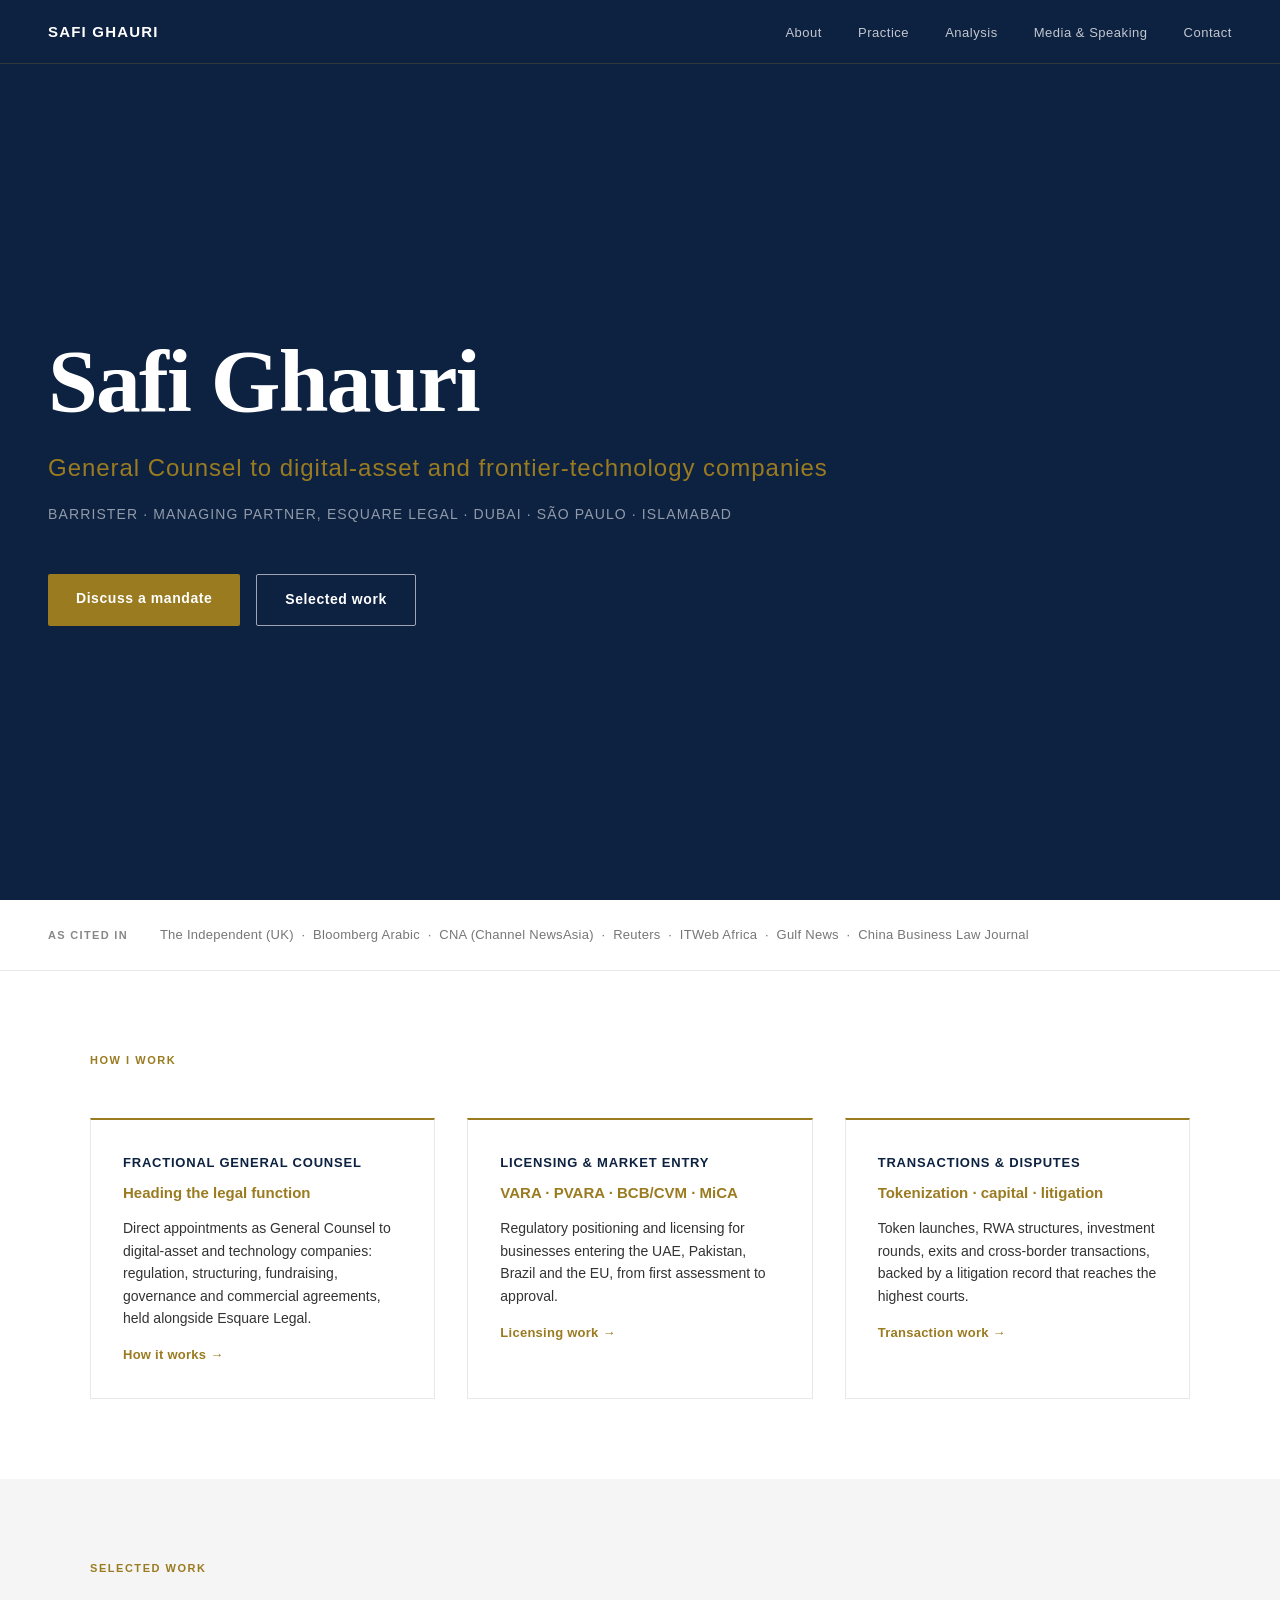
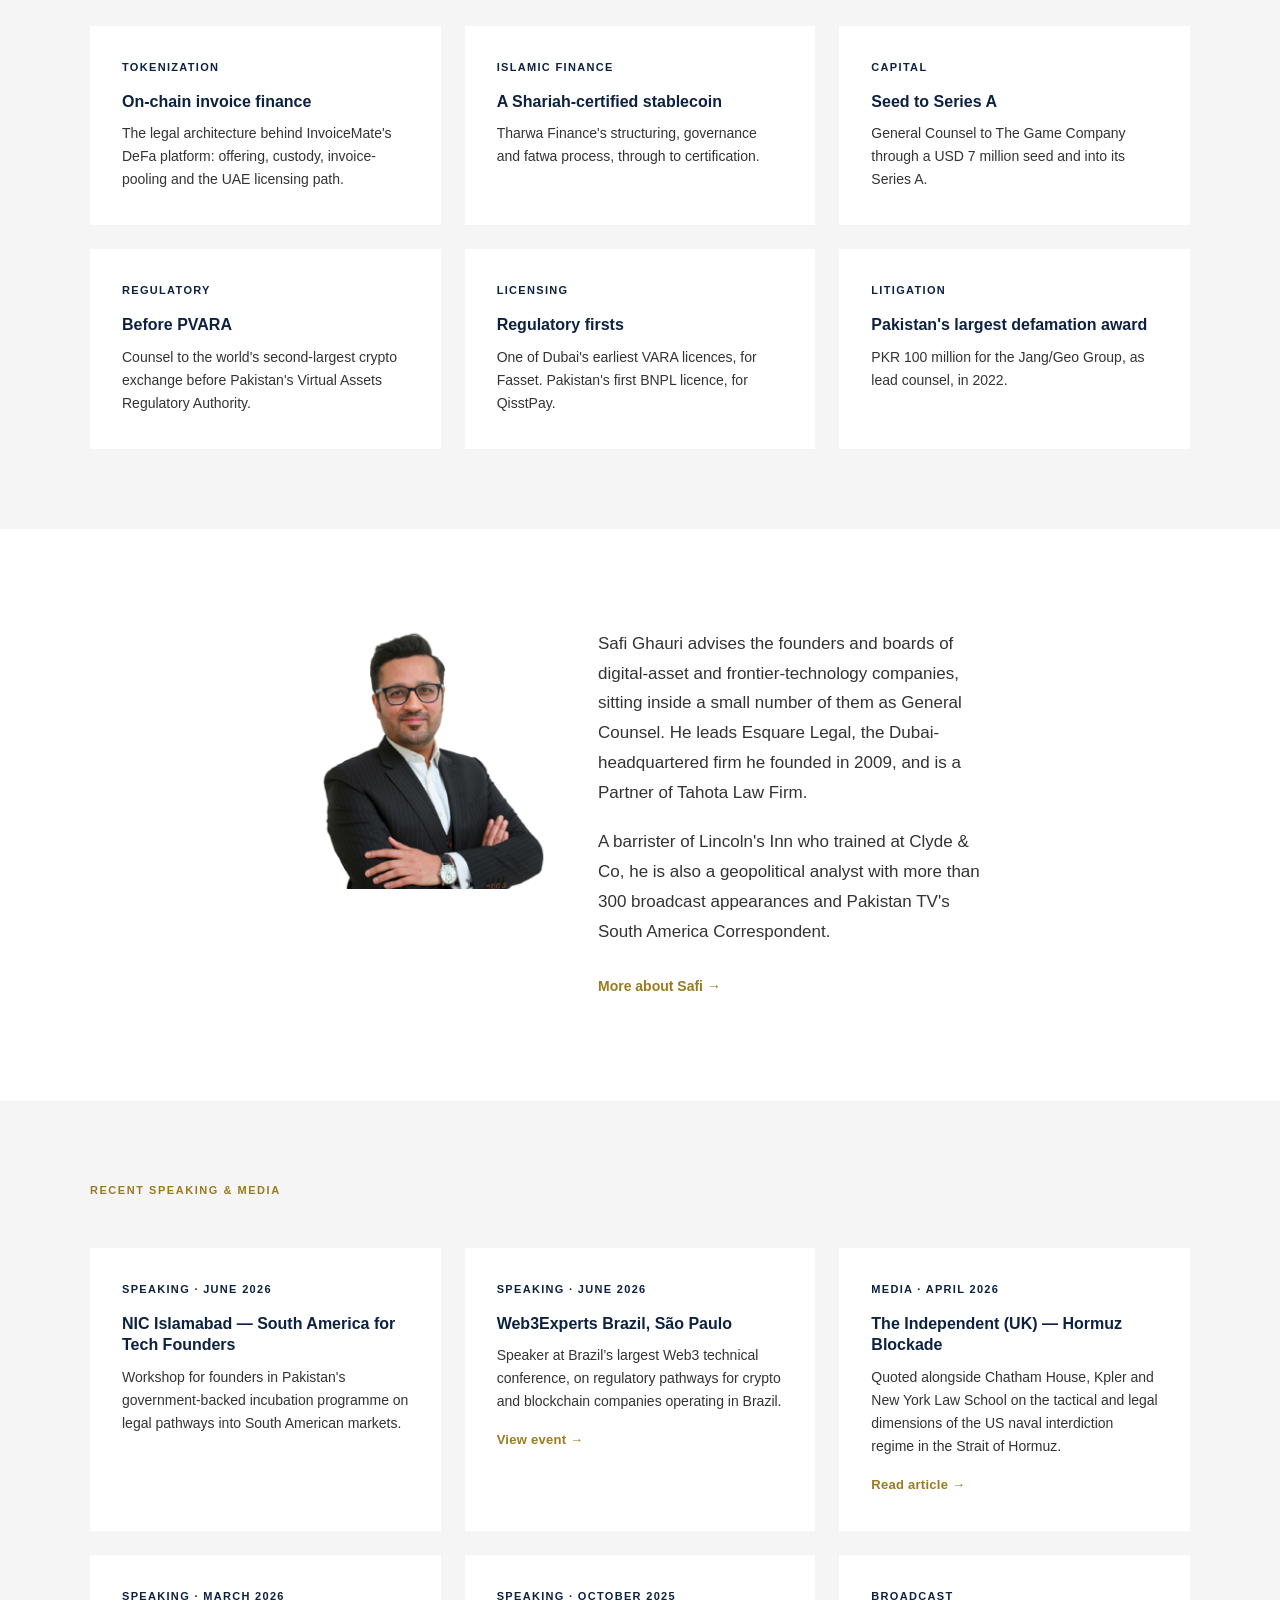
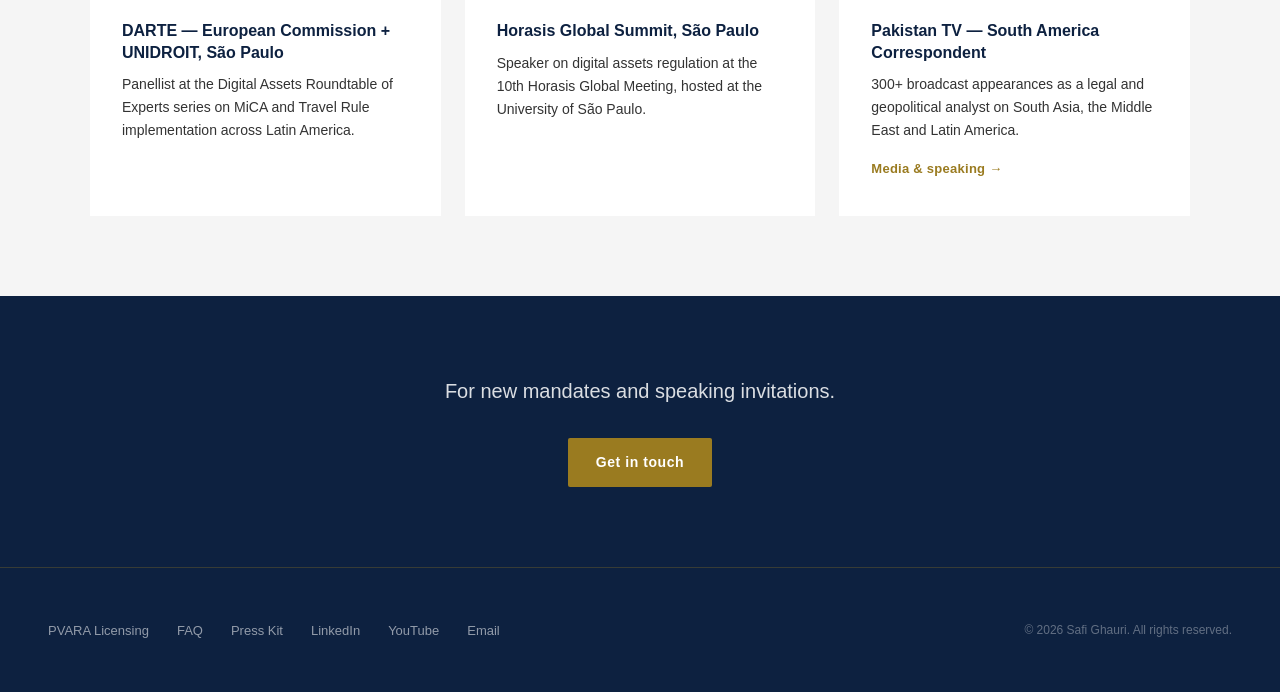
==== commit cc40ef86: "Analysis page, five-item nav, tiered press, shorter bios - Intelligence -> Analysis: research, recen" ====
--- a/index.html
+++ b/index.html
@@ -114,26 +114,22 @@
 <nav>
   <a href="/" class="nav-logo">Safi Ghauri</a>
   <ul class="nav-links">
-    <li><a href="/" class="active">Home</a></li>
     <li><a href="about.html">About</a></li>
-    <li><a href="practice.html">Legal Practice</a></li>
-    <li><a href="intelligence.html">Intelligence</a></li>
+    <li><a href="practice.html">Practice</a></li>
+    <li><a href="intelligence.html">Analysis</a></li>
     <li><a href="media-speaking.html">Media &amp; Speaking</a></li>
-    <li><a href="pvara.html">PVARA</a></li>
-    <li><a href="faq.html">FAQ</a></li><li><a href="contact.html">Contact</a></li>
+    <li><a href="contact.html">Contact</a></li>
   </ul>
   <button class="nav-hamburger" onclick="toggleMenu()" id="hamburger" aria-label="Menu">
     <span></span><span></span><span></span>
   </button>
 </nav>
 <div class="mobile-menu" id="mobileMenu">
-  <a href="/" class="active">Home</a>
+  <a href="/">Home</a>
   <a href="about.html">About</a>
-  <a href="practice.html">Legal Practice</a>
-  <a href="intelligence.html">Intelligence</a>
+  <a href="practice.html">Practice</a>
+  <a href="intelligence.html">Analysis</a>
   <a href="media-speaking.html">Media &amp; Speaking</a>
-  <a href="pvara.html">PVARA</a>
-  <a href="faq.html">FAQ</a>
   <a href="contact.html">Contact</a>
 </div>
 <script>
@@ -294,9 +290,11 @@
 <!-- FOOTER -->
 <footer>
   <ul class="footer-links">
+    <li><a href="pvara.html">PVARA Licensing</a></li>
+    <li><a href="faq.html">FAQ</a></li>
     <li><a href="press-kit.html">Press Kit</a></li>
-    <li><a href="https://linkedin.com/in/safi-ghauri" target="_blank">LinkedIn</a></li>
-    <li><a href="https://www.youtube.com/@ghaurisafi" target="_blank">YouTube</a></li>
+    <li><a href="https://linkedin.com/in/safi-ghauri" target="_blank" rel="noopener">LinkedIn</a></li>
+    <li><a href="https://www.youtube.com/@ghaurisafi" target="_blank" rel="noopener">YouTube</a></li>
     <li><a href="mailto:safighauri@esquarelegal.com">Email</a></li>
   </ul>
   <span class="footer-copy">© 2026 Safi Ghauri. All rights reserved.</span>
--- a/styles.css
+++ b/styles.css
@@ -923,3 +923,7 @@
   .bio-section { padding: 64px 16px; }
   .bio-inner { flex-direction: column; align-items: center !important; }
 }
+@media (max-width: 600px) {
+  .facts-table { table-layout: fixed; width: 100%; }
+  .facts-table td { overflow-wrap: anywhere; }
+}
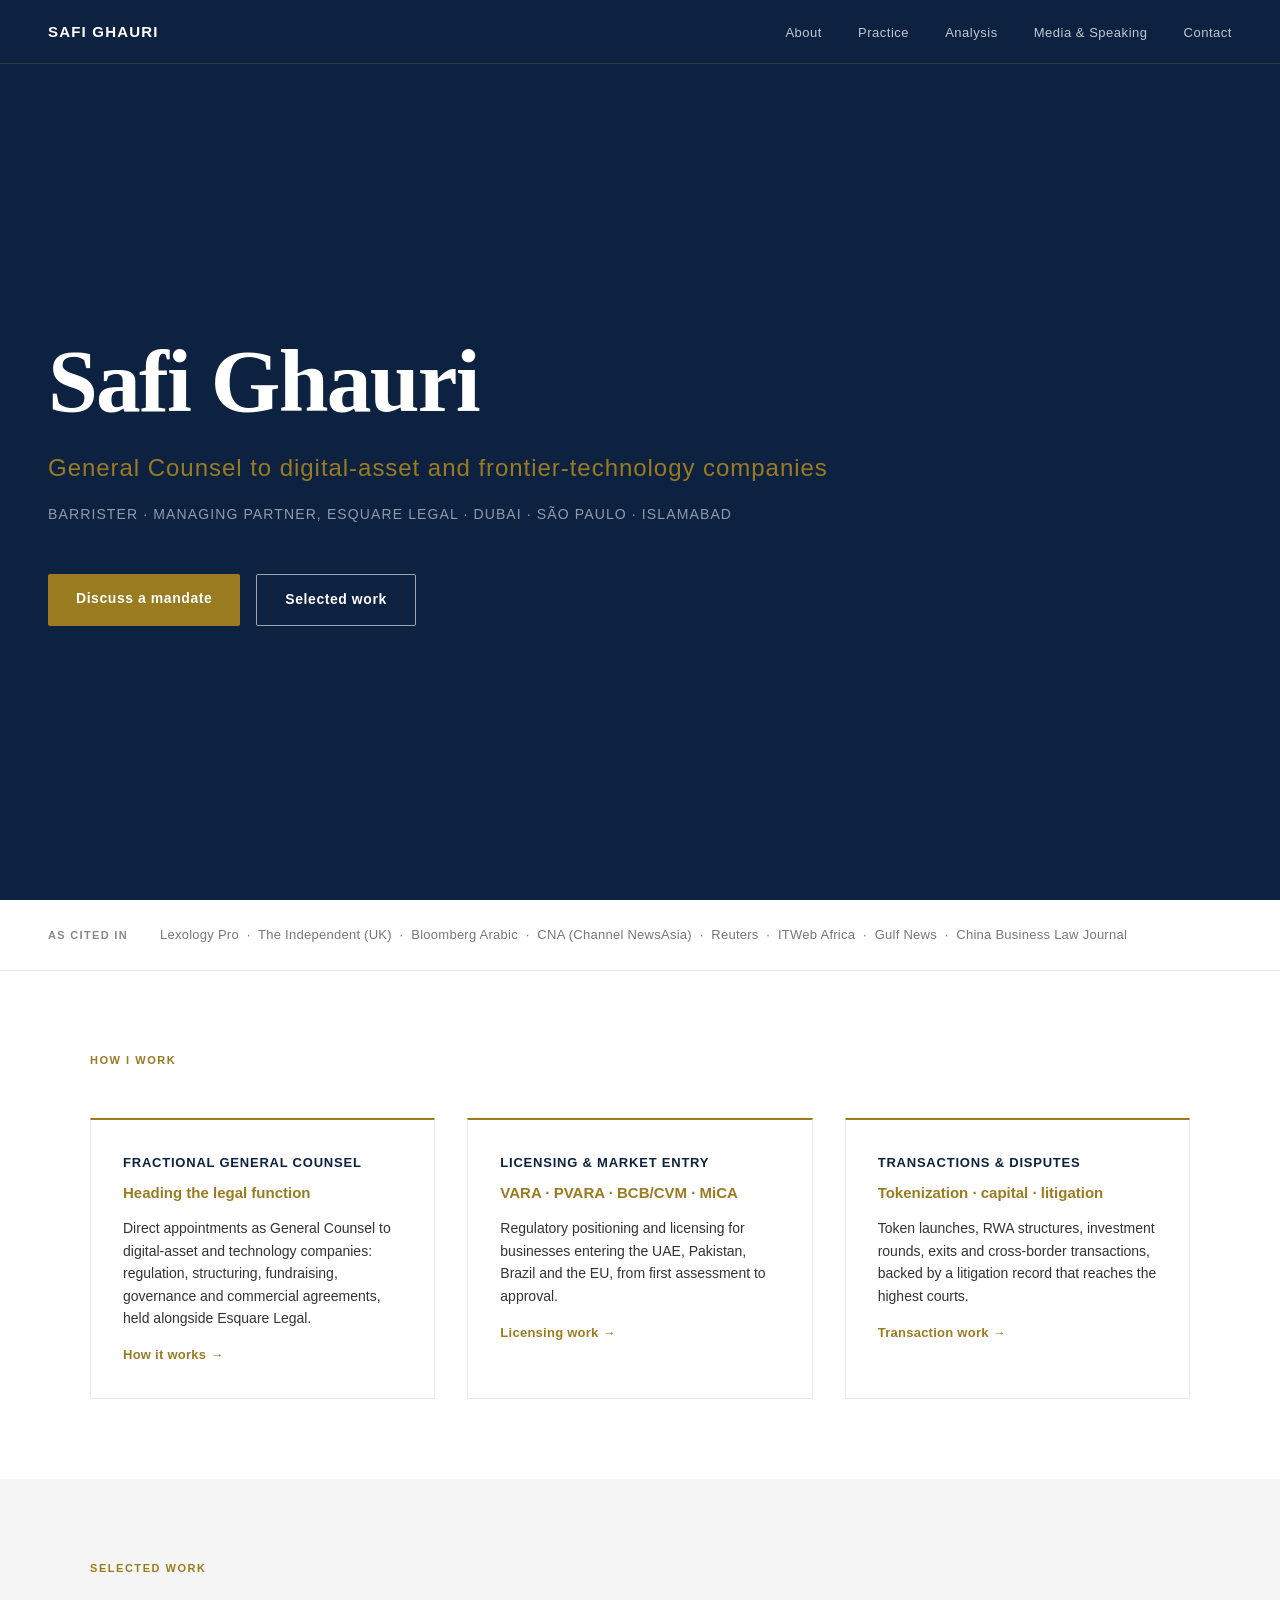
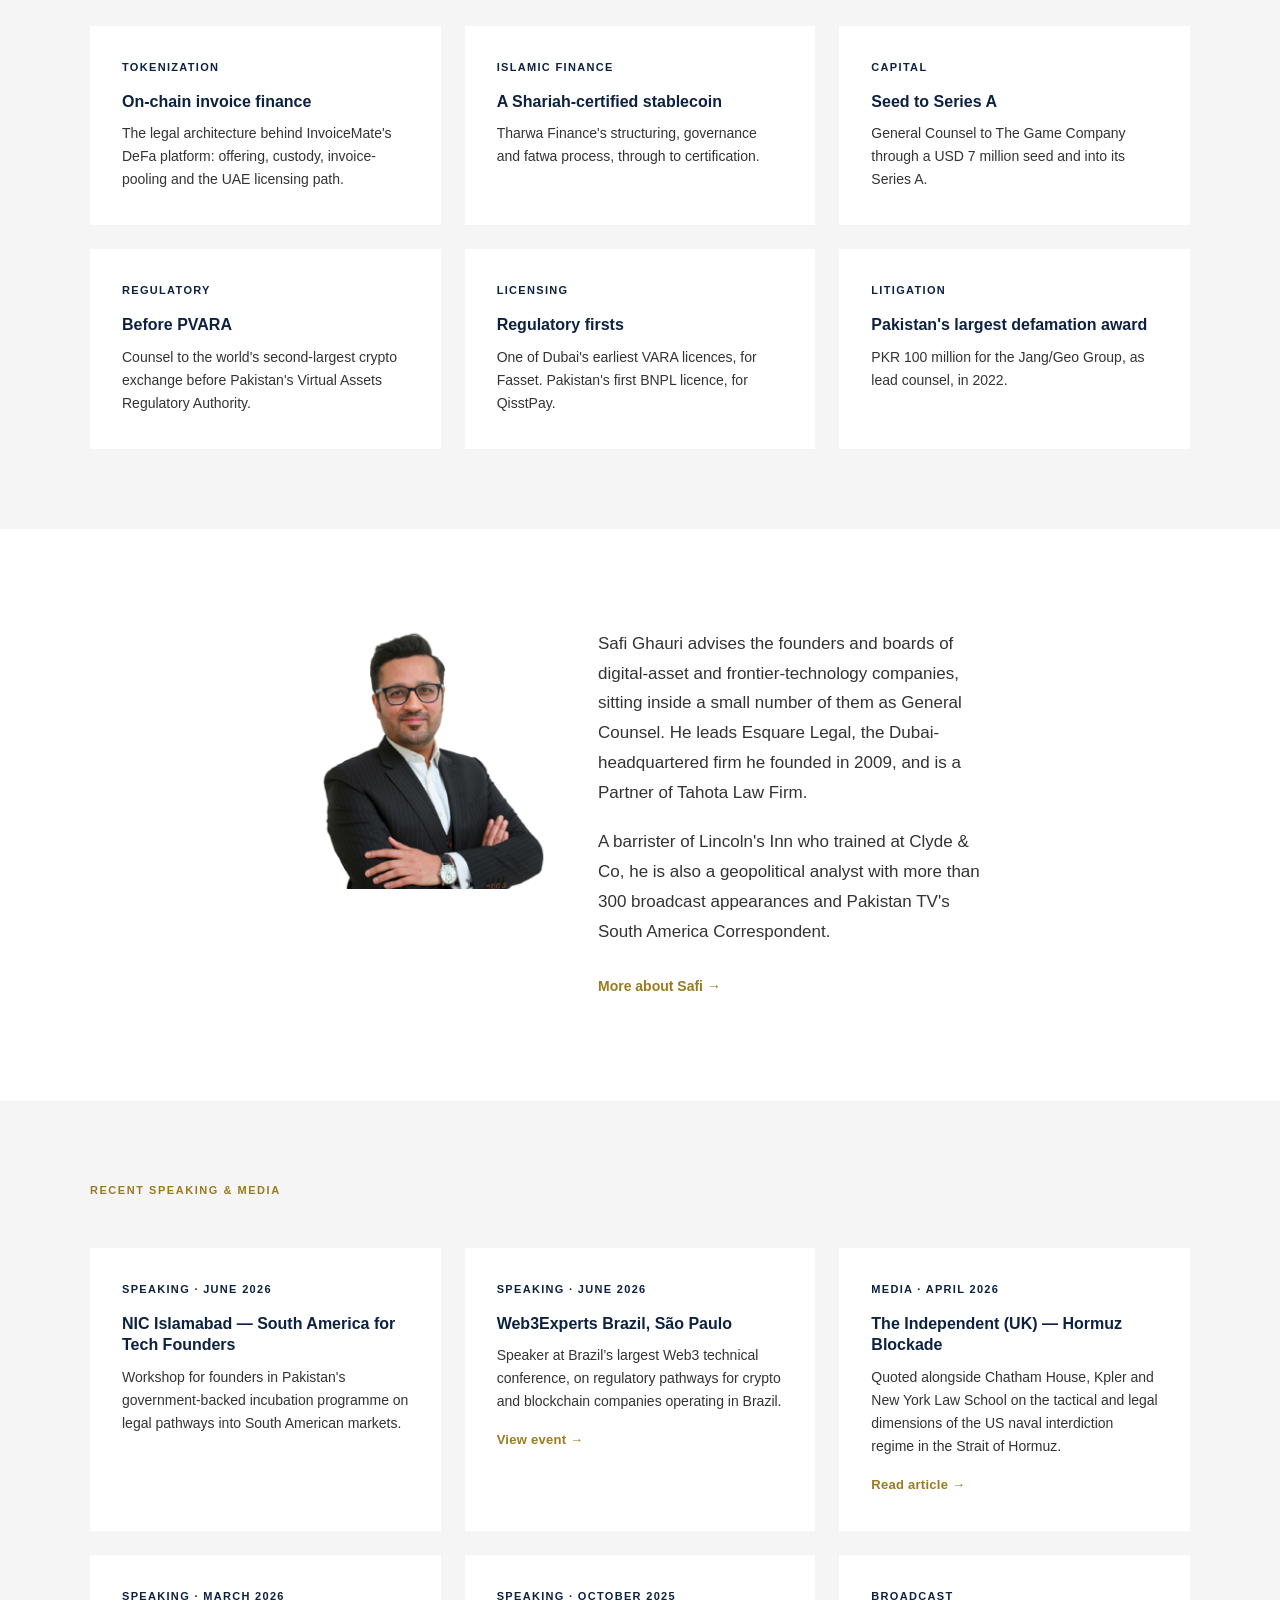
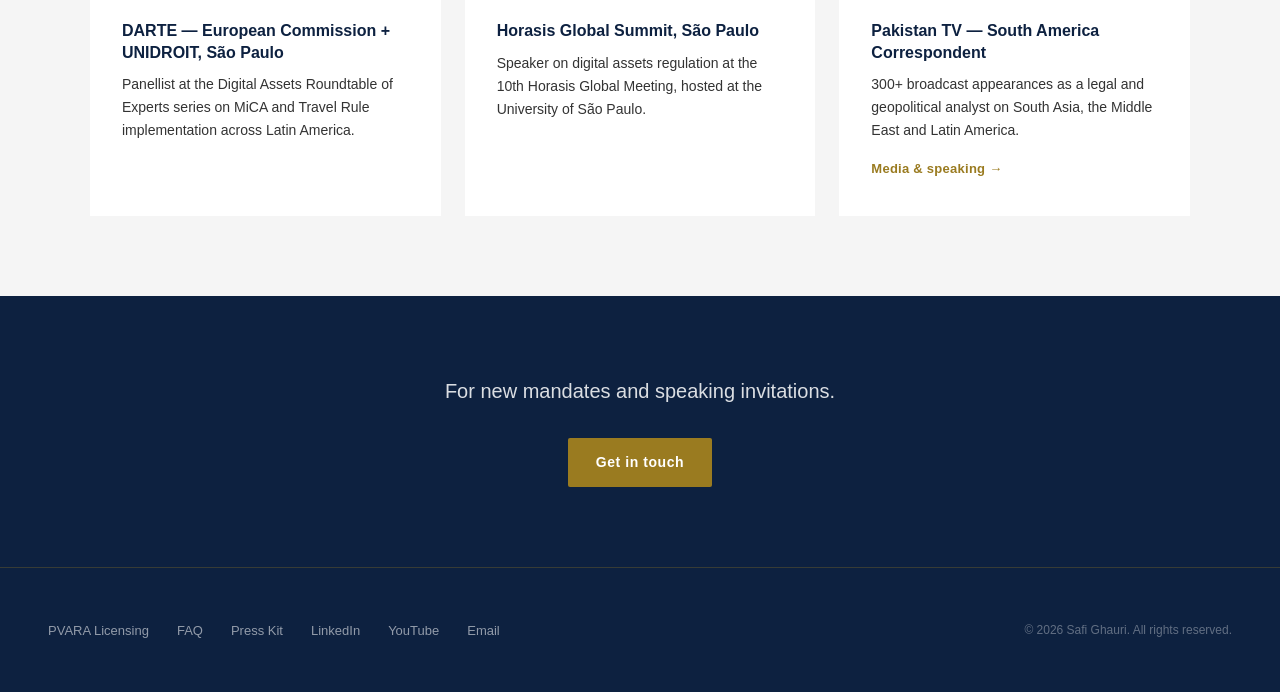
==== commit 120738bc: "Press: Lexology Pro (AI hallucinations, as Klink Finance GC) and TechRound (stolen crypto tracing) —" ====
--- a/index.html
+++ b/index.html
@@ -82,7 +82,9 @@
     "CBDC",
     "Blockchain Arbitration",
     "Fractional General Counsel",
-    "Real-World Asset Tokenization"
+    "Real-World Asset Tokenization",
+    "AI Governance in Legal Practice",
+    "Digital Asset Tracing and Recovery"
   ],
   "sameAs": [
     "https://www.linkedin.com/in/safi-ghauri",
@@ -155,7 +157,7 @@
 <!-- MEDIA STRIP -->
 <div class="media-strip">
   <span class="media-strip-label">As cited in</span>
-  <span class="media-strip-pubs">The Independent (UK) &nbsp;·&nbsp; Bloomberg Arabic &nbsp;·&nbsp; CNA (Channel NewsAsia) &nbsp;·&nbsp; Reuters &nbsp;·&nbsp; ITWeb Africa &nbsp;·&nbsp; Gulf News &nbsp;·&nbsp; China Business Law Journal</span>
+  <span class="media-strip-pubs">Lexology Pro &nbsp;·&nbsp; The Independent (UK) &nbsp;·&nbsp; Bloomberg Arabic &nbsp;·&nbsp; CNA (Channel NewsAsia) &nbsp;·&nbsp; Reuters &nbsp;·&nbsp; ITWeb Africa &nbsp;·&nbsp; Gulf News &nbsp;·&nbsp; China Business Law Journal</span>
 </div>
 
 <!-- HOW I WORK -->
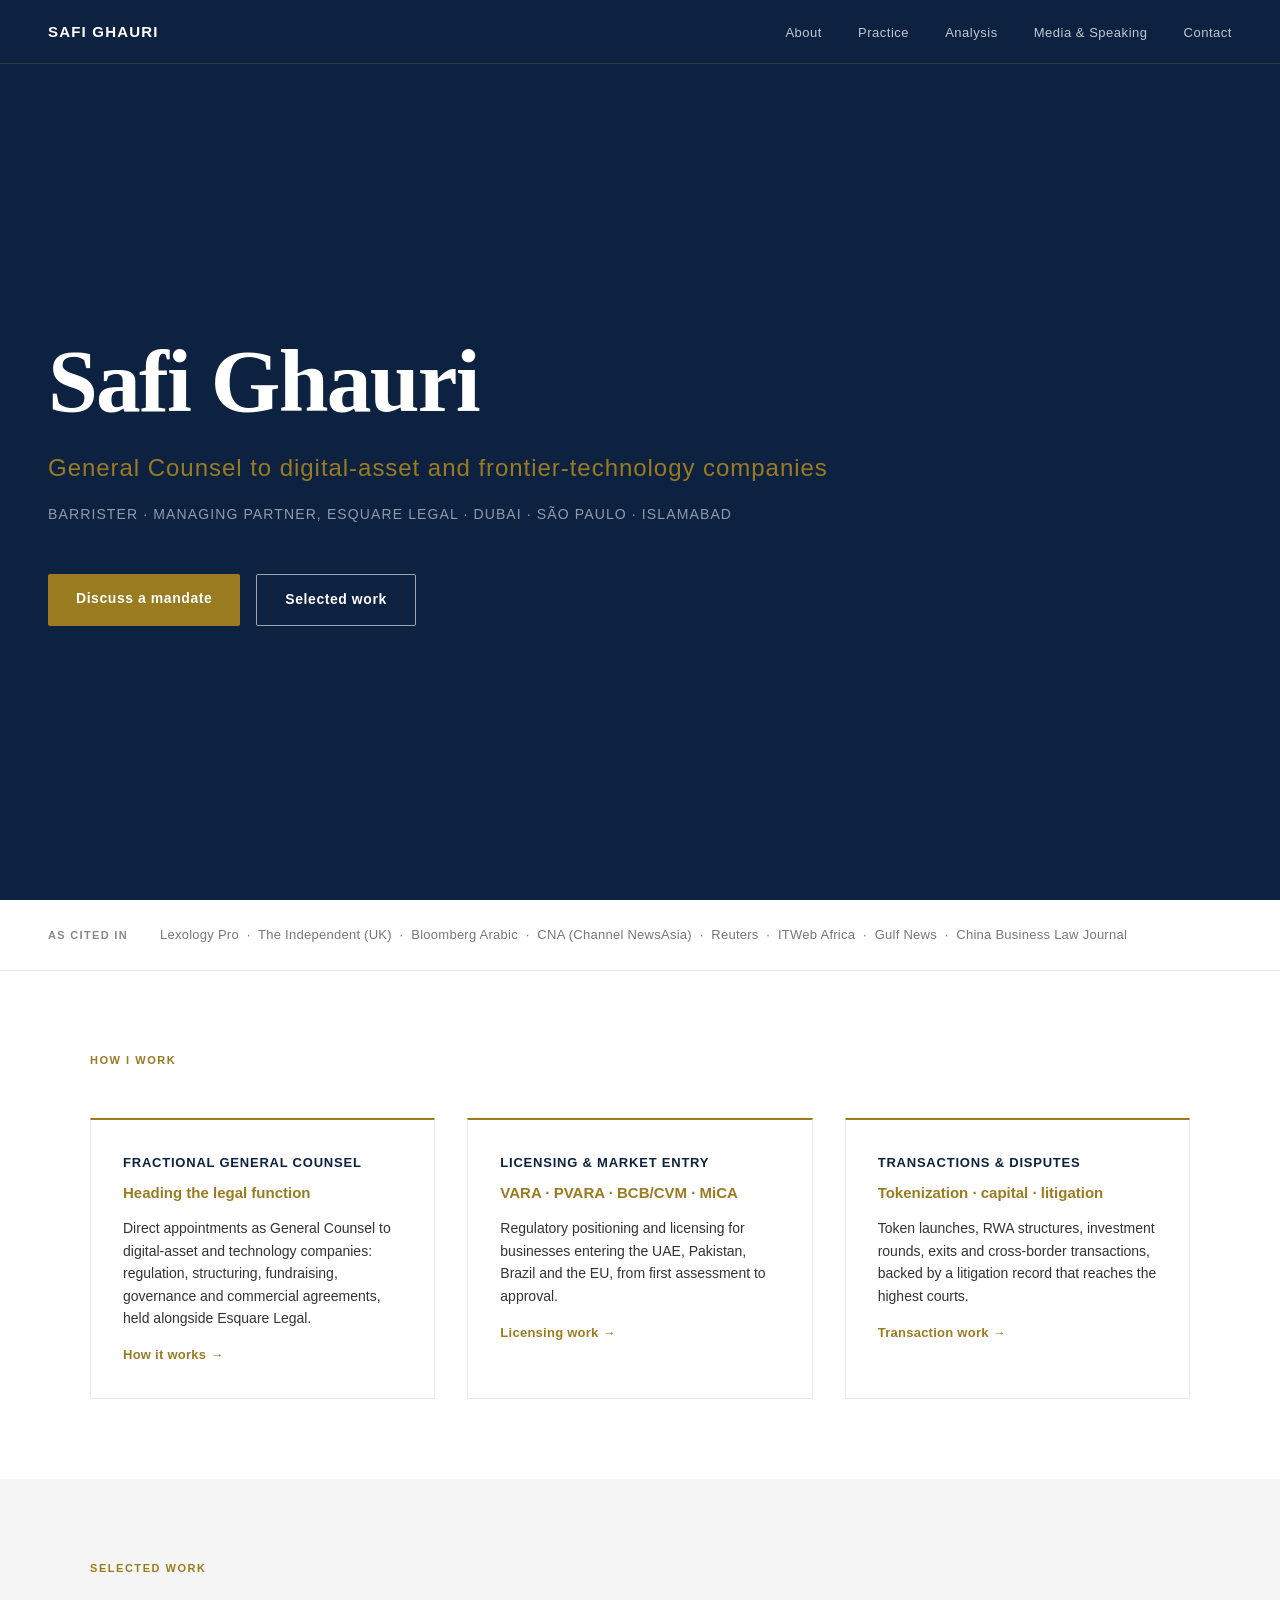
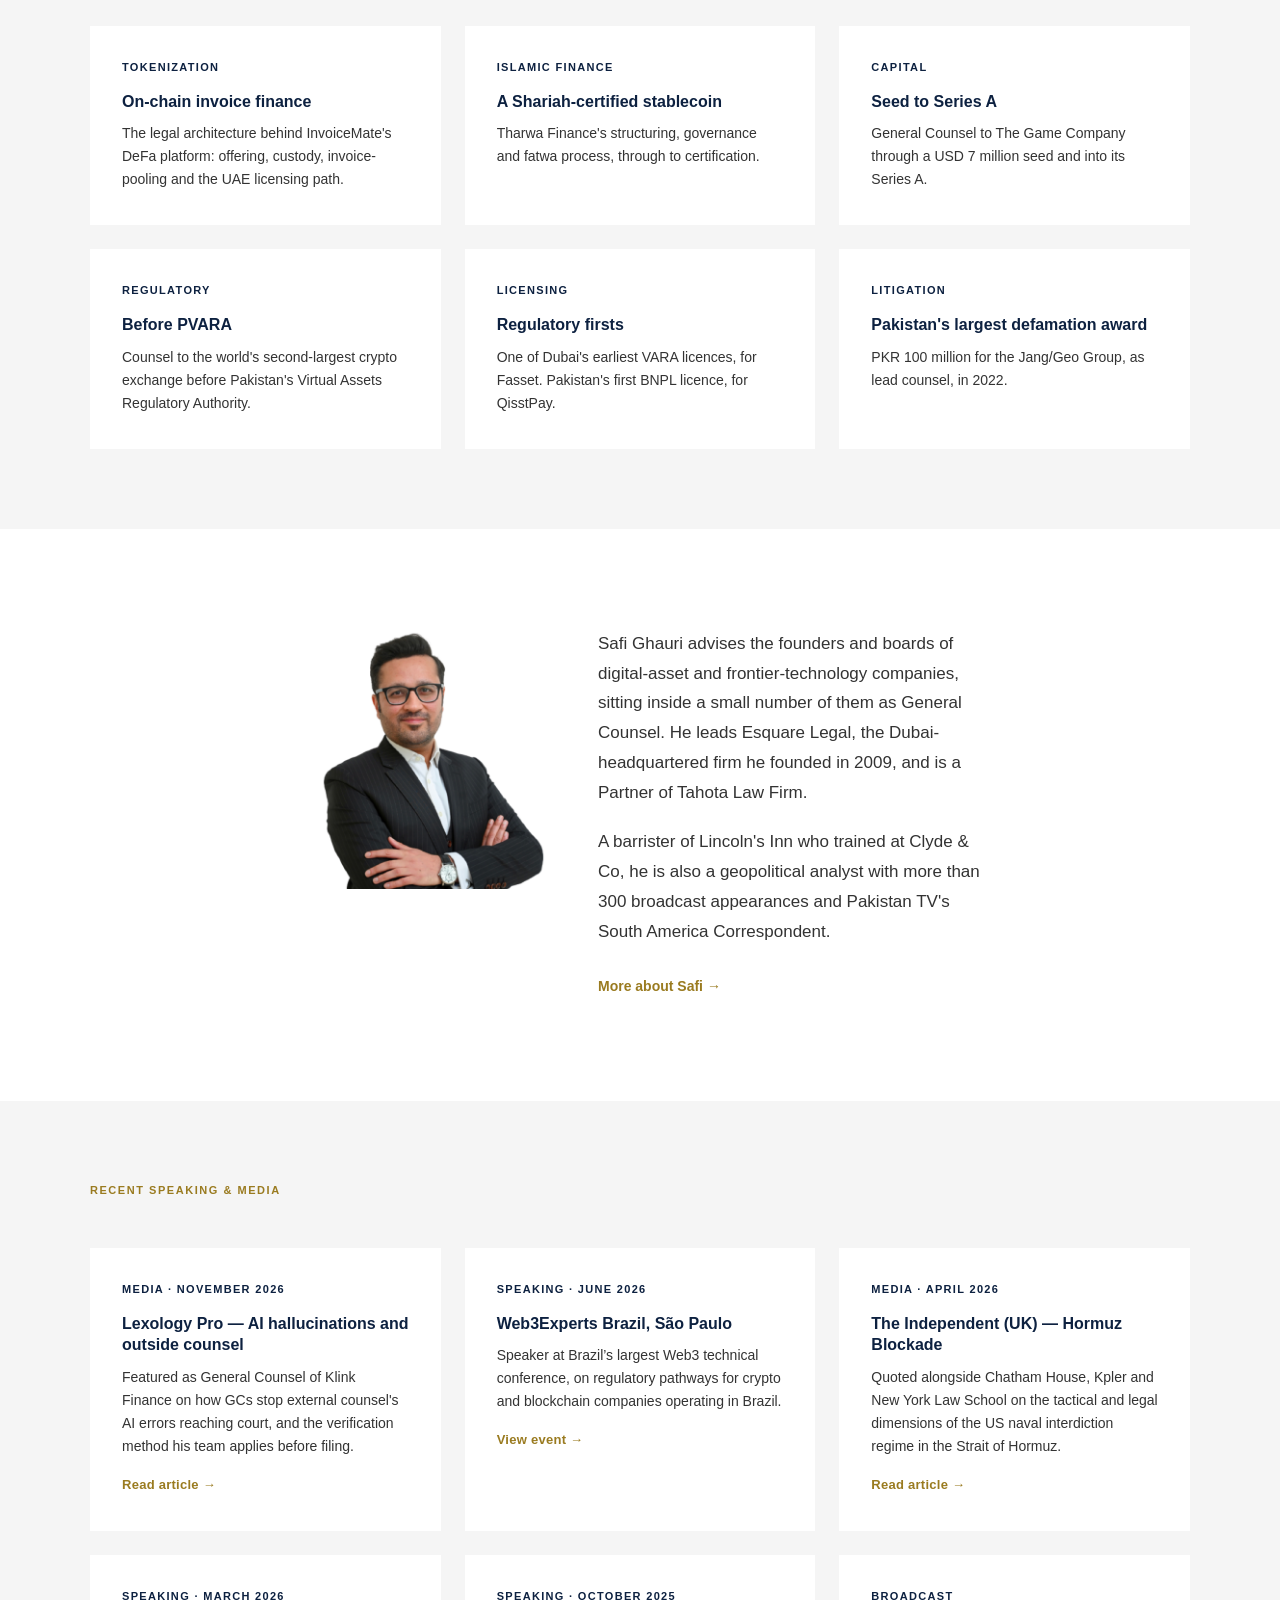
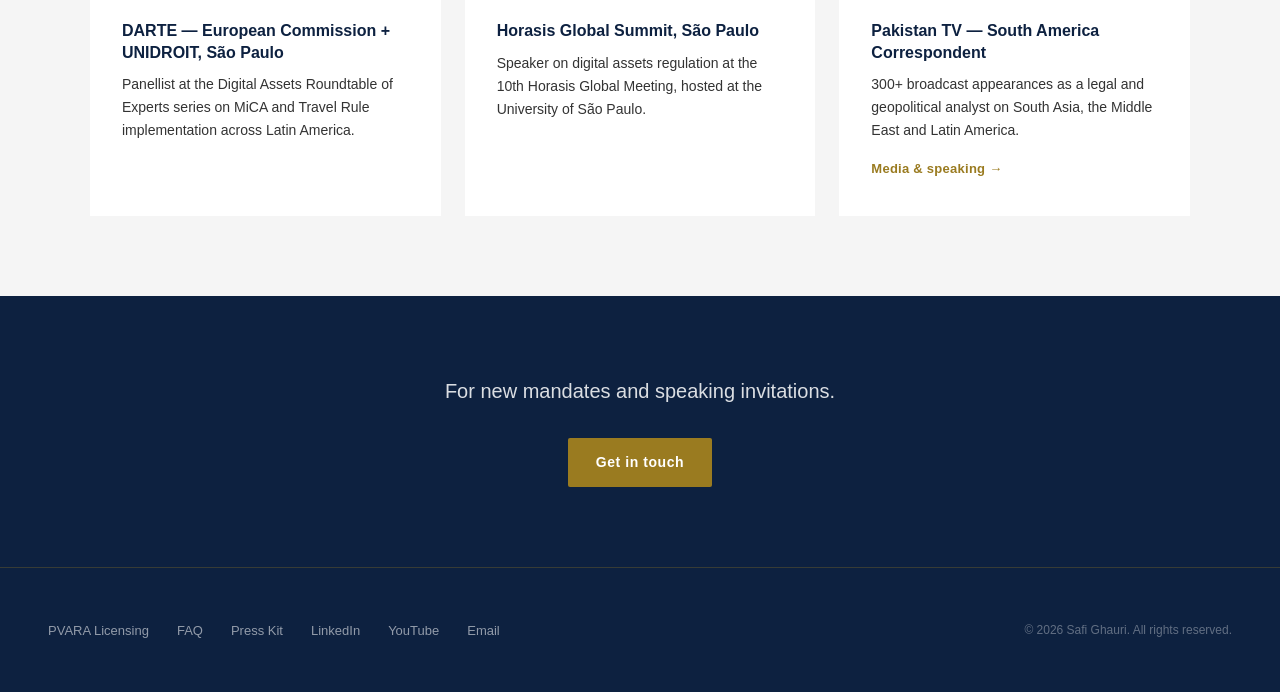
==== commit 40458bc8: "De-duplicate Analysis vs Media & Speaking: Analysis keeps own research/guidance/columns; press, broa" ====
--- a/index.html
+++ b/index.html
@@ -245,9 +245,10 @@
     <p class="section-title">Recent speaking &amp; media</p>
     <div class="cards-grid">
       <div class="work-card">
-        <div class="card-tag">Speaking · June 2026</div>
-        <div class="card-title">NIC Islamabad — South America for Tech Founders</div>
-        <p class="card-desc">Workshop for founders in Pakistan's government-backed incubation programme on legal pathways into South American markets.</p>
+        <div class="card-tag">Media · November 2026</div>
+        <div class="card-title">Lexology Pro — AI hallucinations and outside counsel</div>
+        <p class="card-desc">Featured as General Counsel of Klink Finance on how GCs stop external counsel's AI errors reaching court, and the verification method his team applies before filing.</p>
+        <a href="https://www.lexology.com/pro/content/how-gcs-can-stop-external-counsels-ai-hallucinations-reaching-court" target="_blank" rel="noopener" class="card-link">Read article →</a>
       </div>
       <div class="work-card">
         <div class="card-tag">Speaking · June 2026</div>
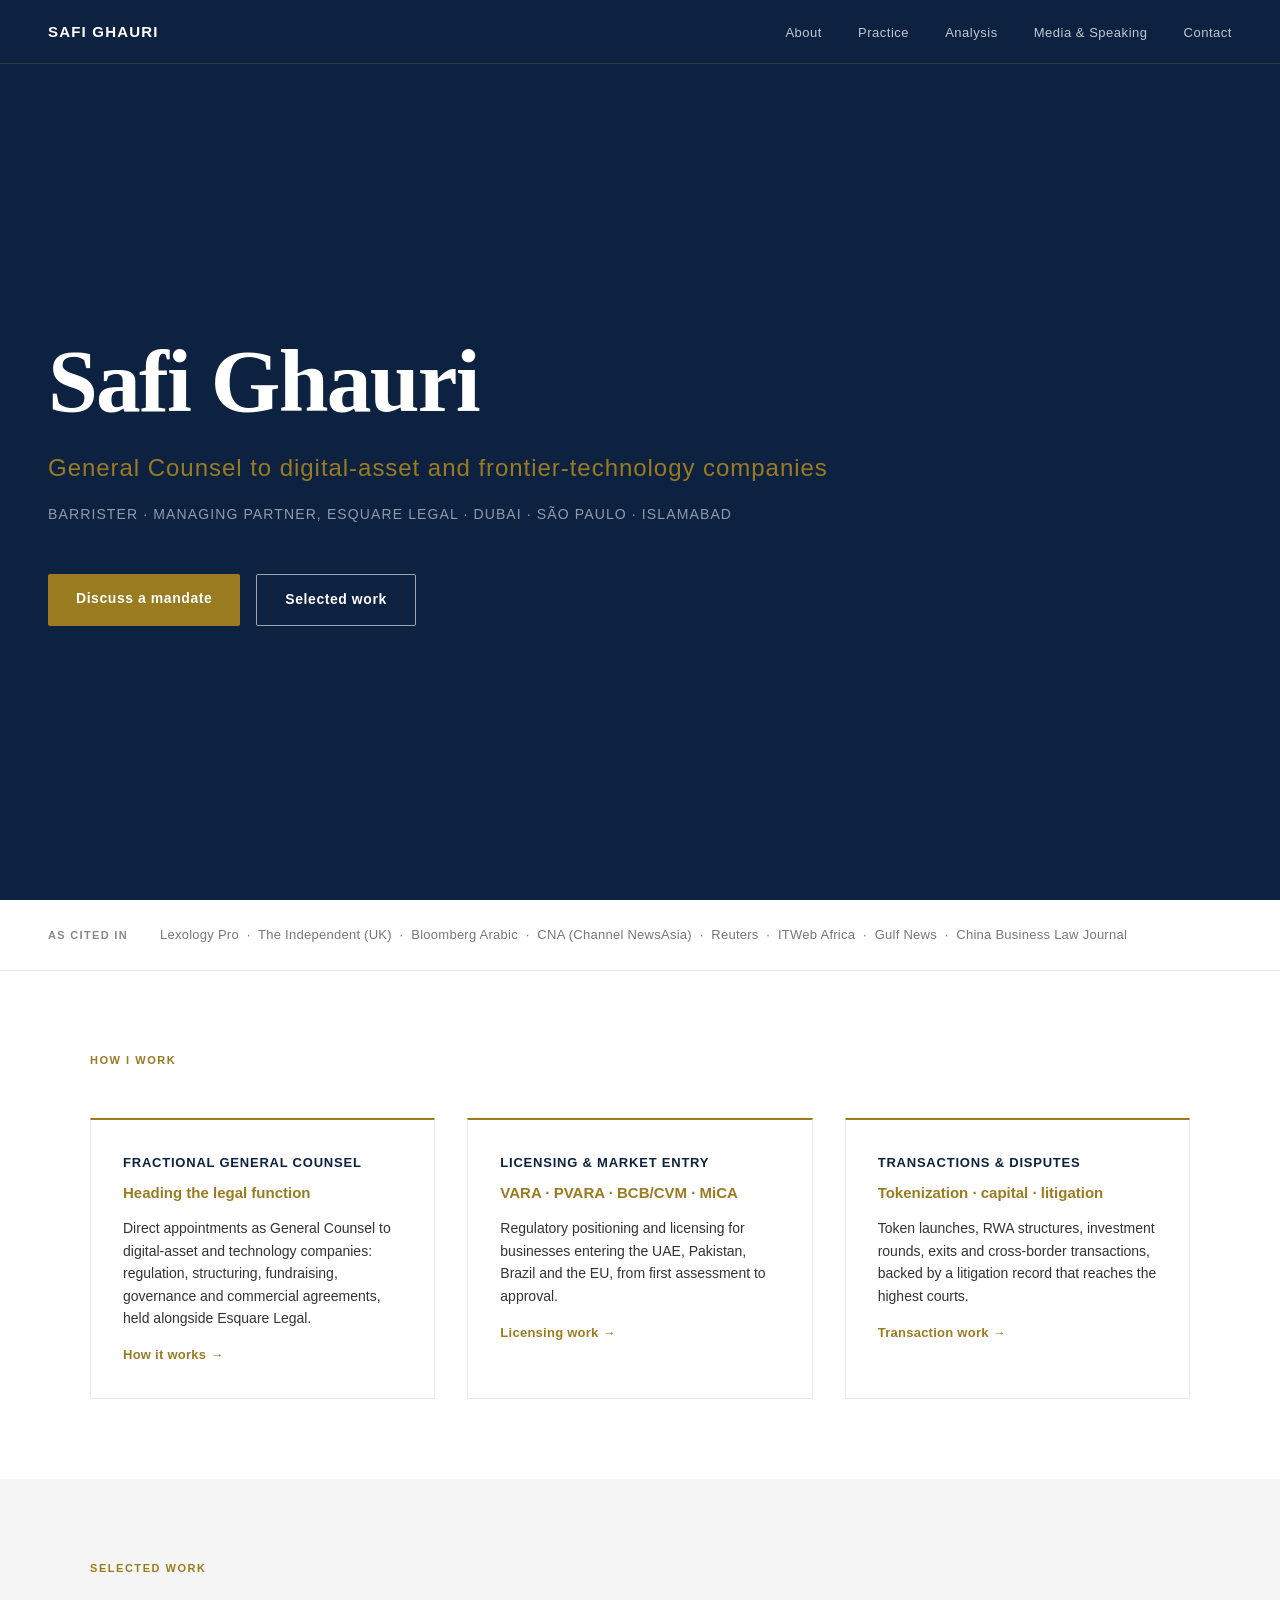
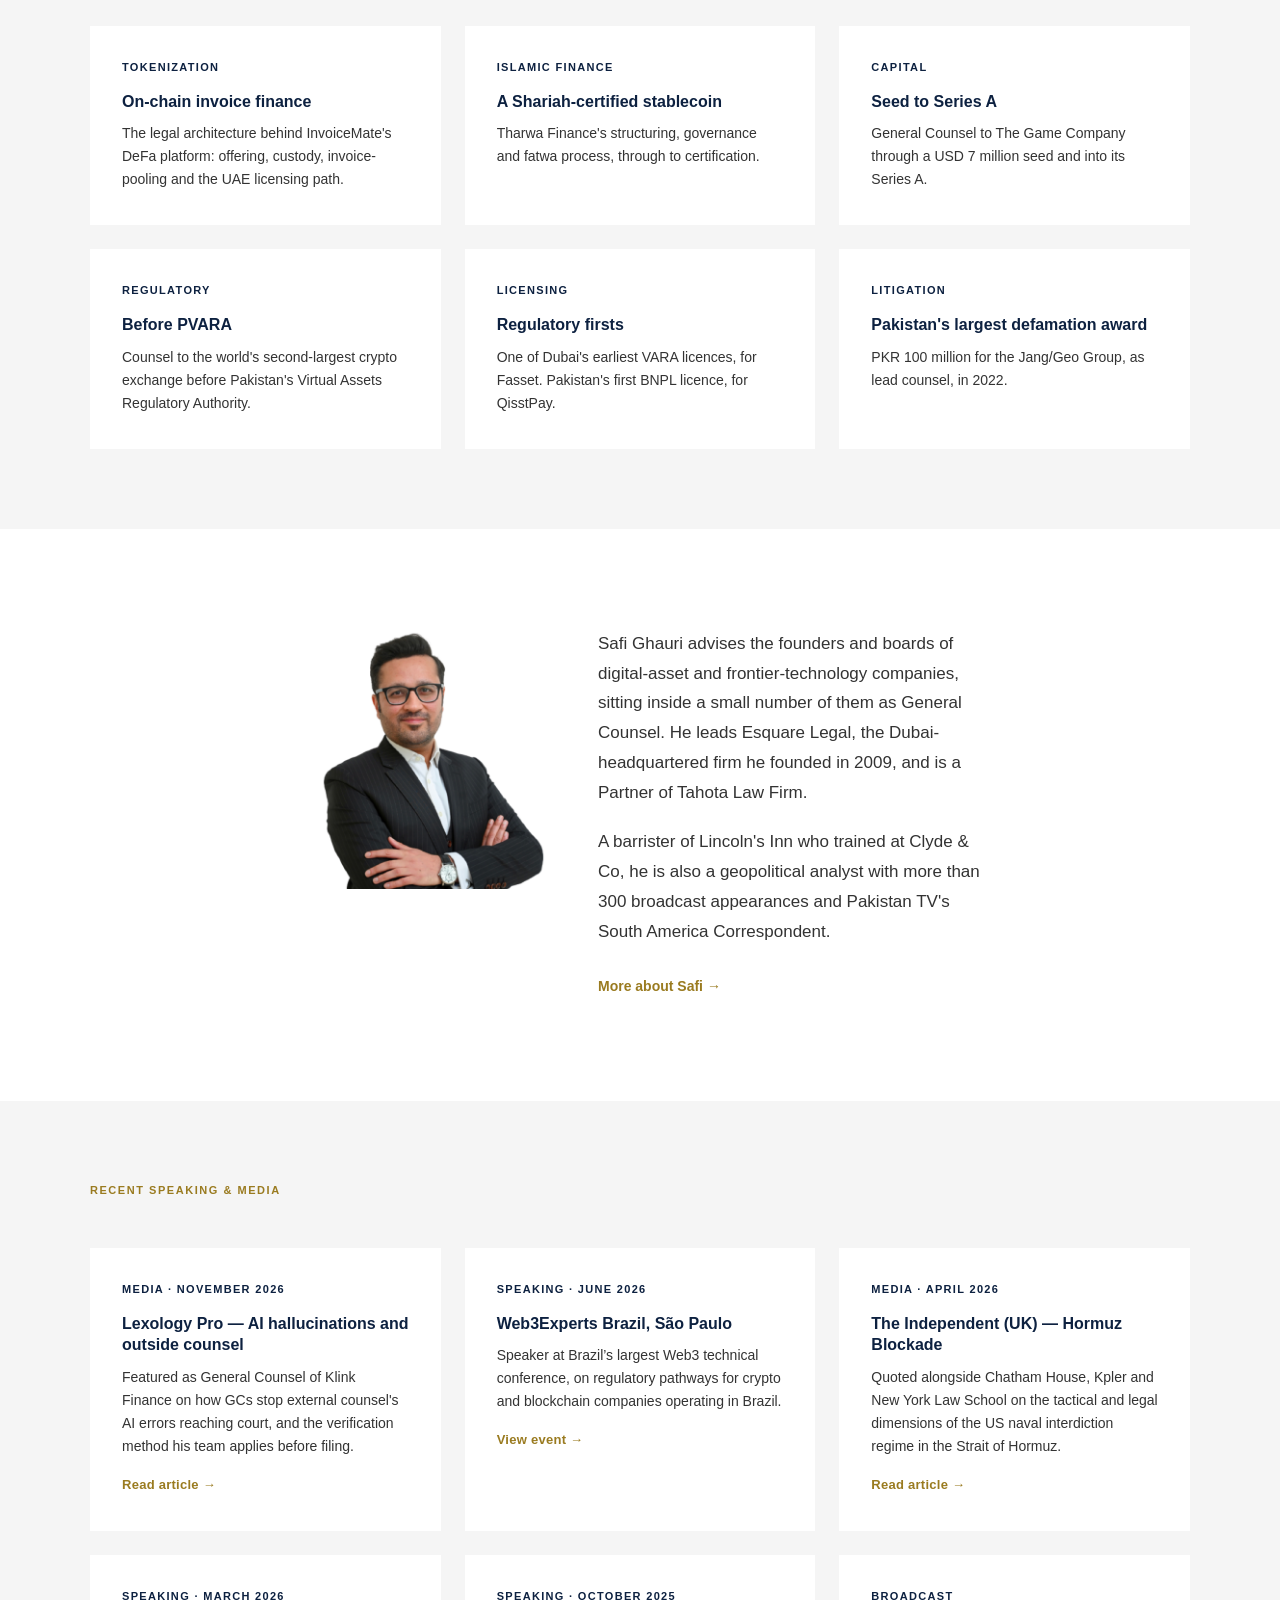
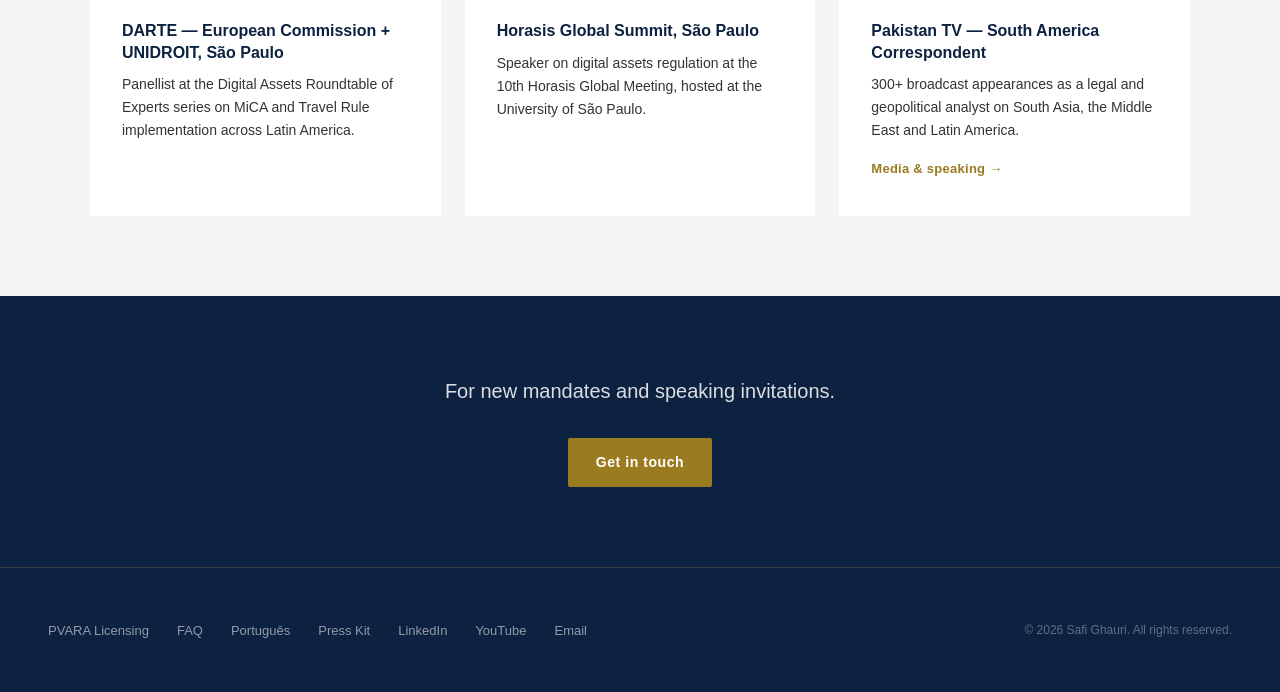
==== commit 64177632: "Add Portuguese (pt-BR) profile page for Brazilian searchers; hreflang, sitemap, llms.txt, footer lin" ====
--- a/index.html
+++ b/index.html
@@ -295,6 +295,7 @@
   <ul class="footer-links">
     <li><a href="pvara.html">PVARA Licensing</a></li>
     <li><a href="faq.html">FAQ</a></li>
+    <li><a href="direito-cripto-dubai.html" hreflang="pt-BR" lang="pt-BR">Português</a></li>
     <li><a href="press-kit.html">Press Kit</a></li>
     <li><a href="https://linkedin.com/in/safi-ghauri" target="_blank" rel="noopener">LinkedIn</a></li>
     <li><a href="https://www.youtube.com/@ghaurisafi" target="_blank" rel="noopener">YouTube</a></li>
